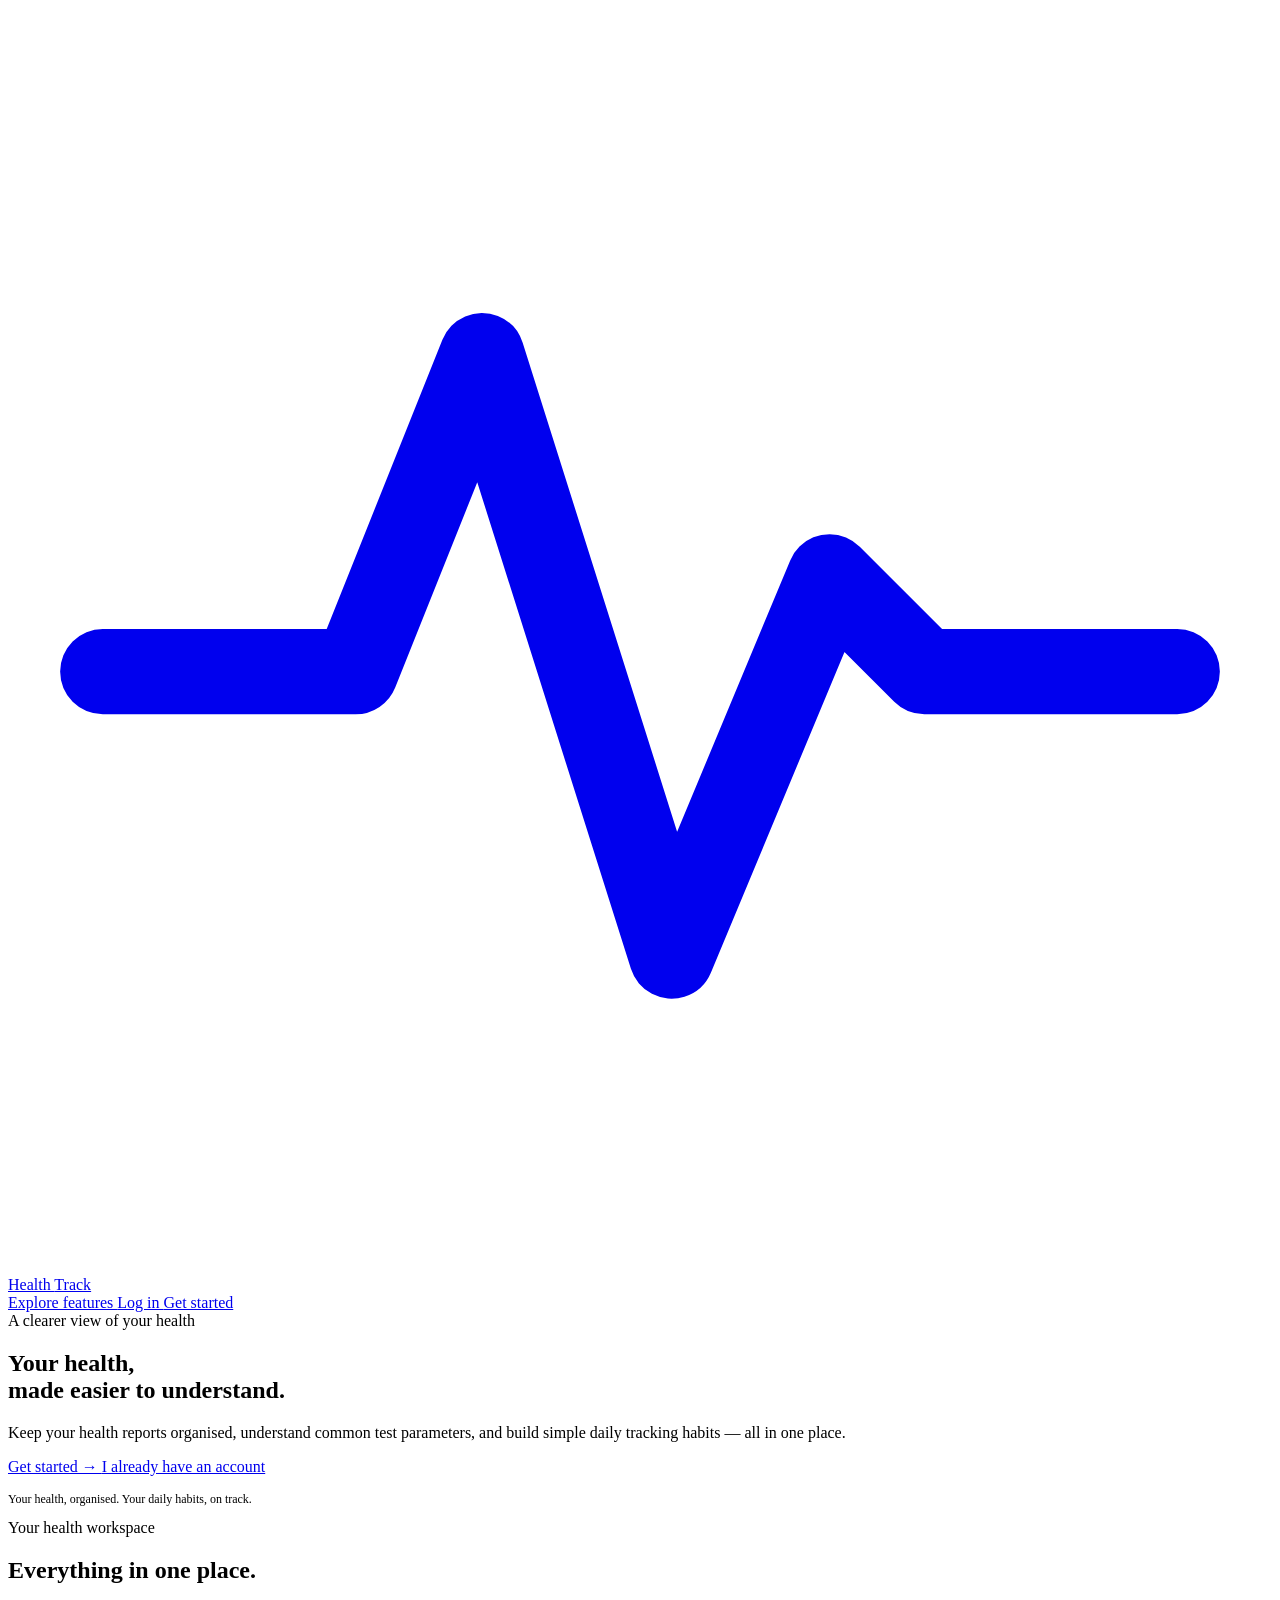
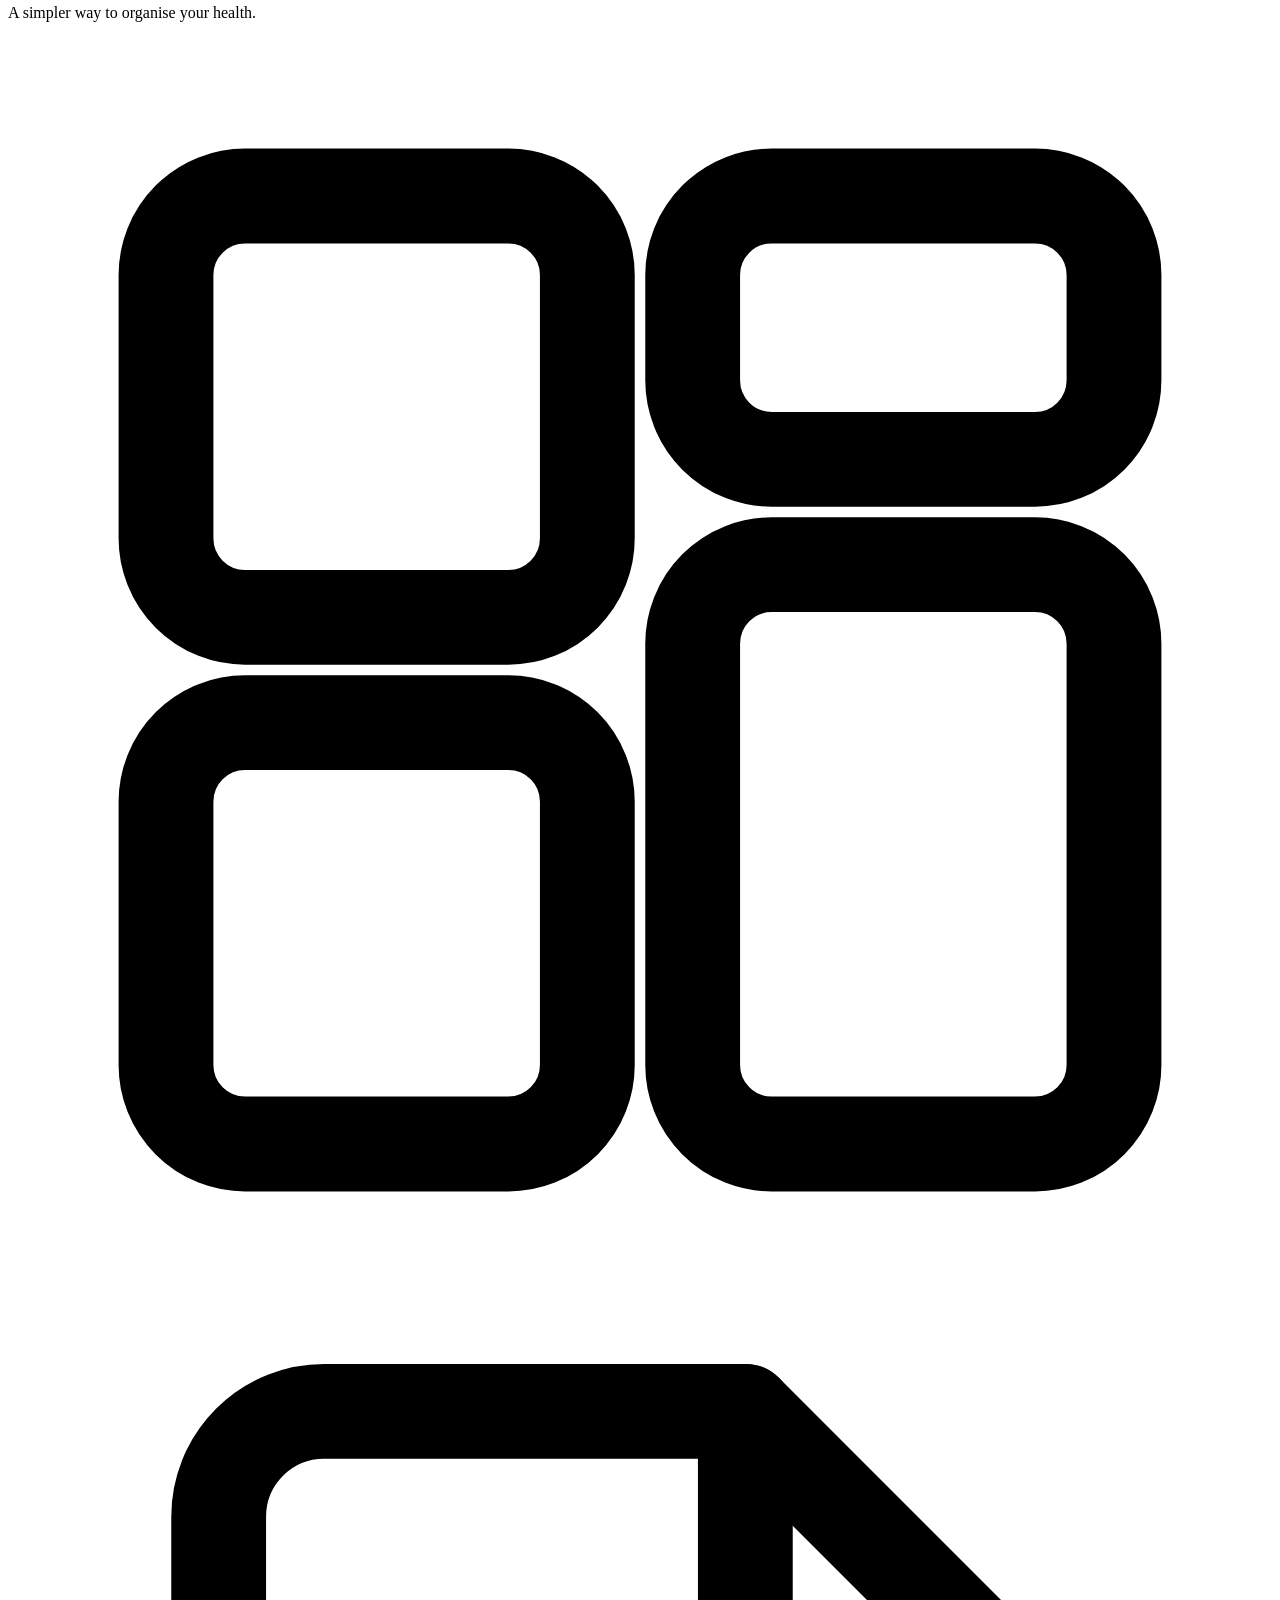
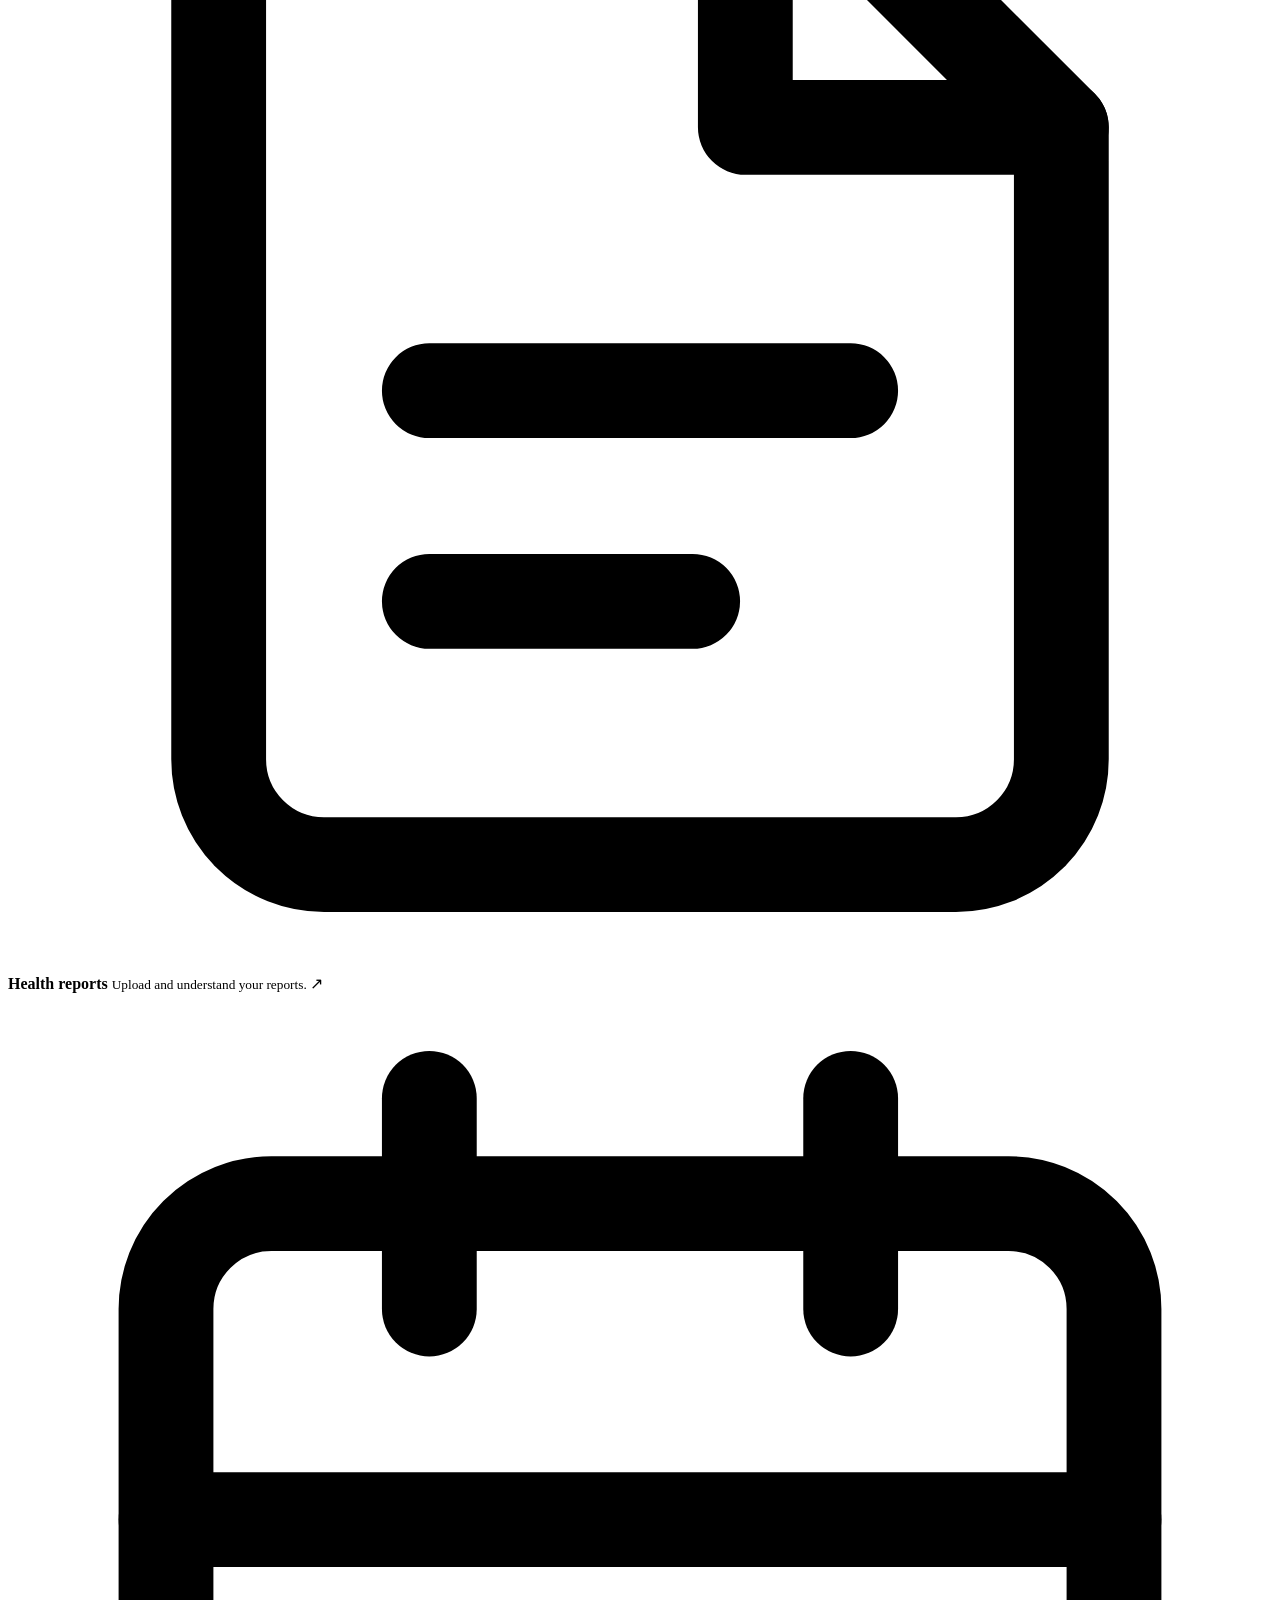
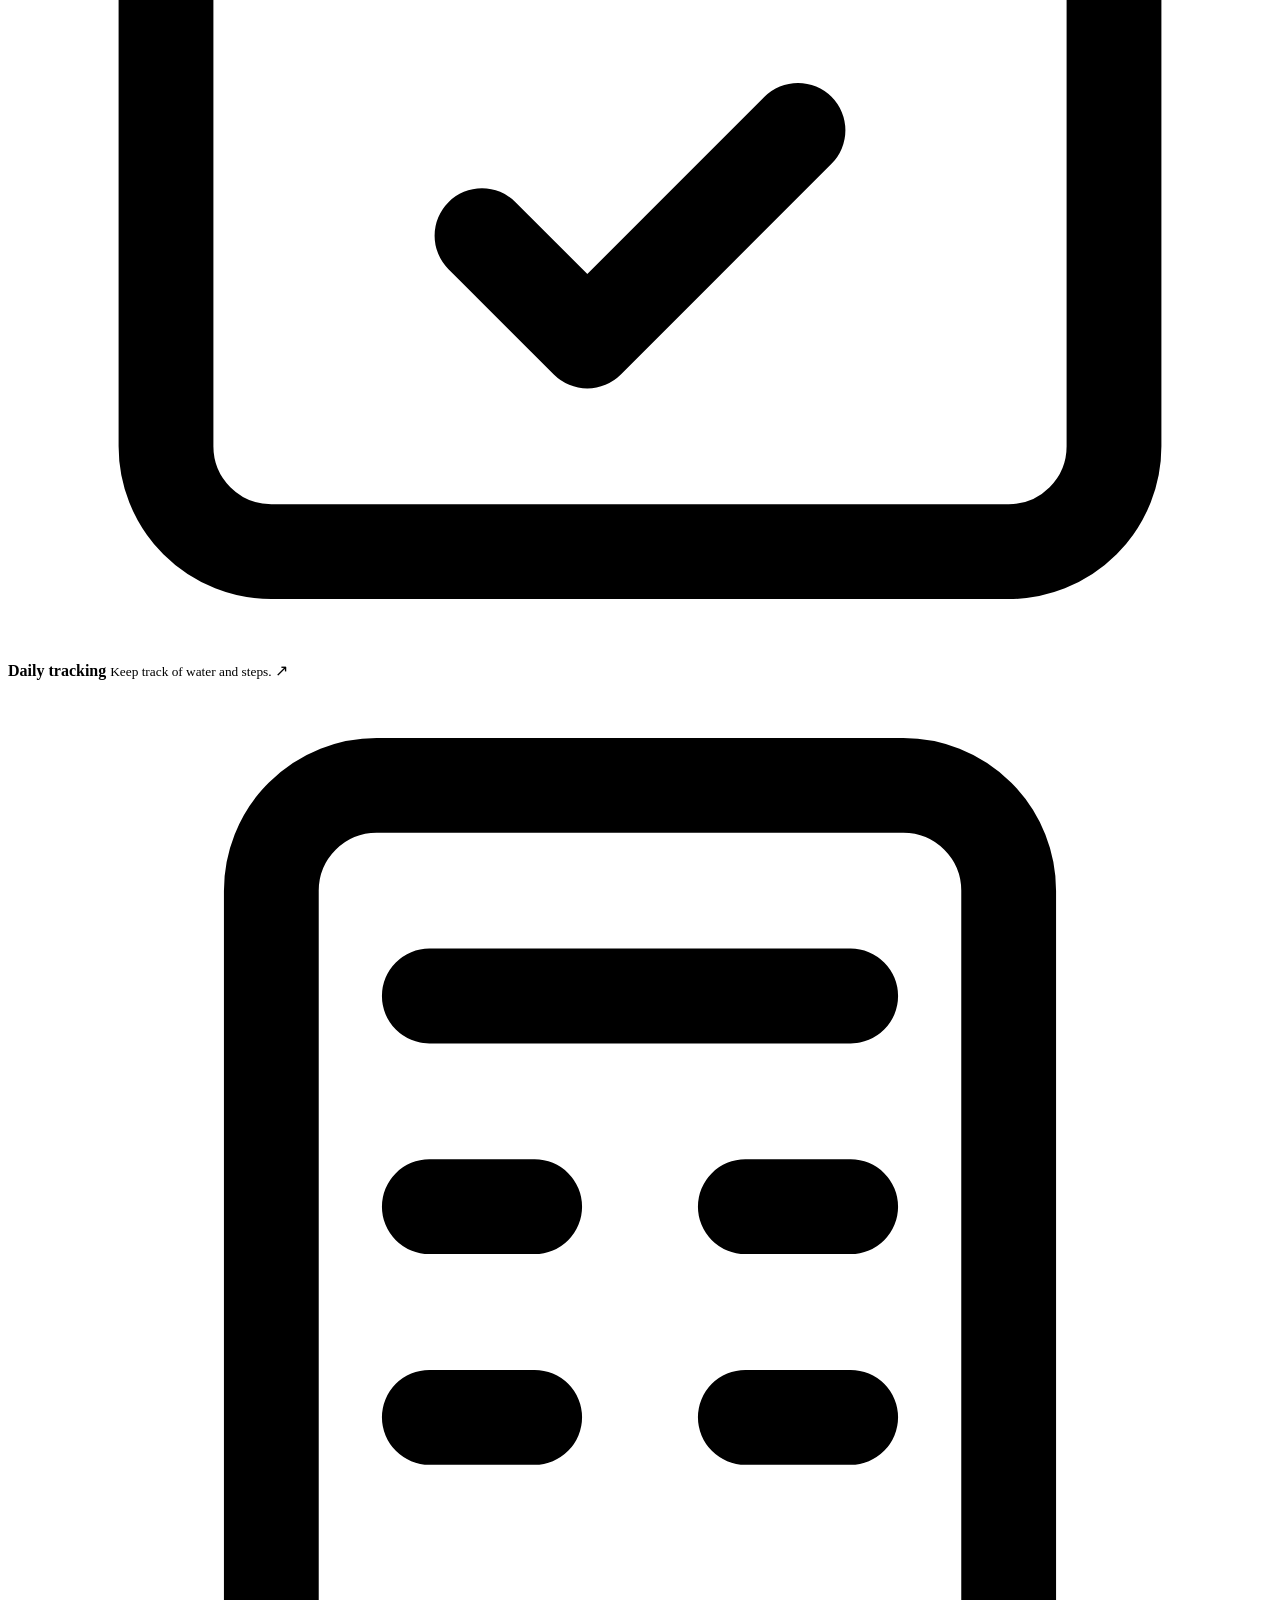
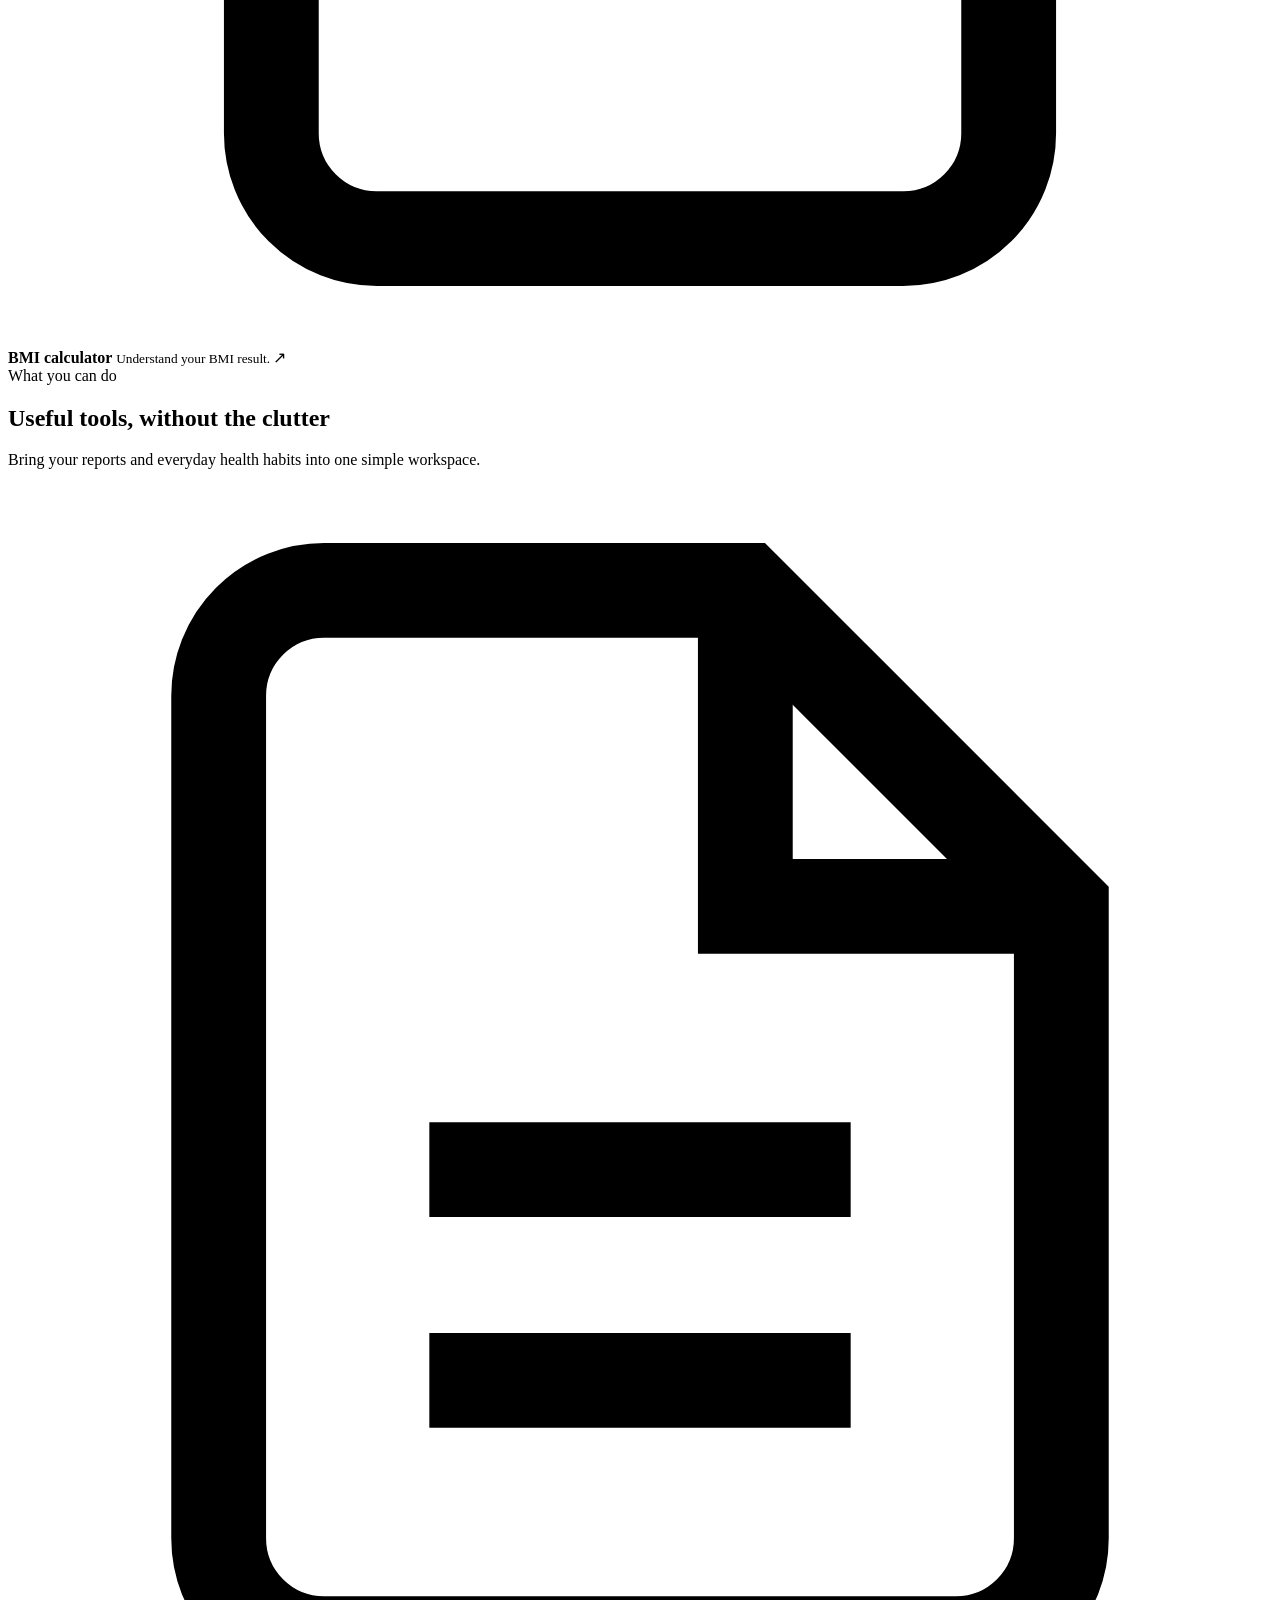
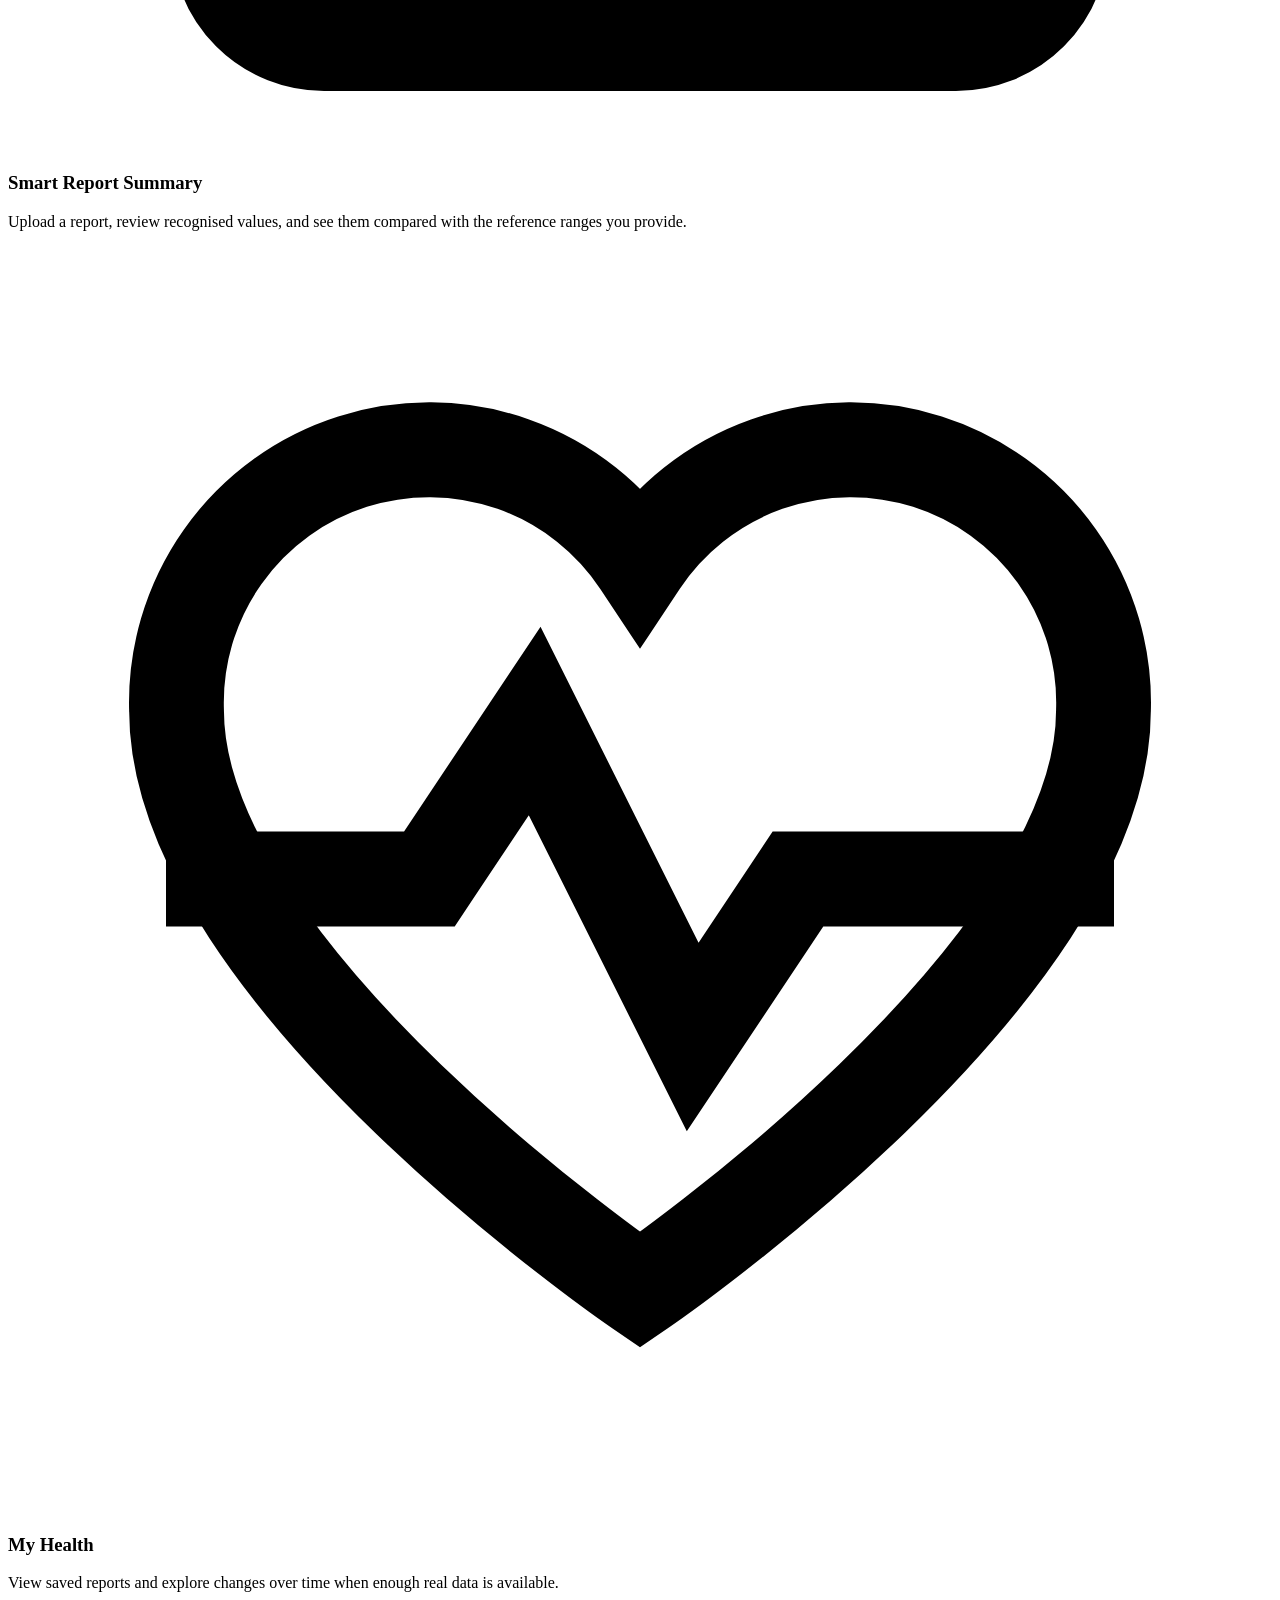
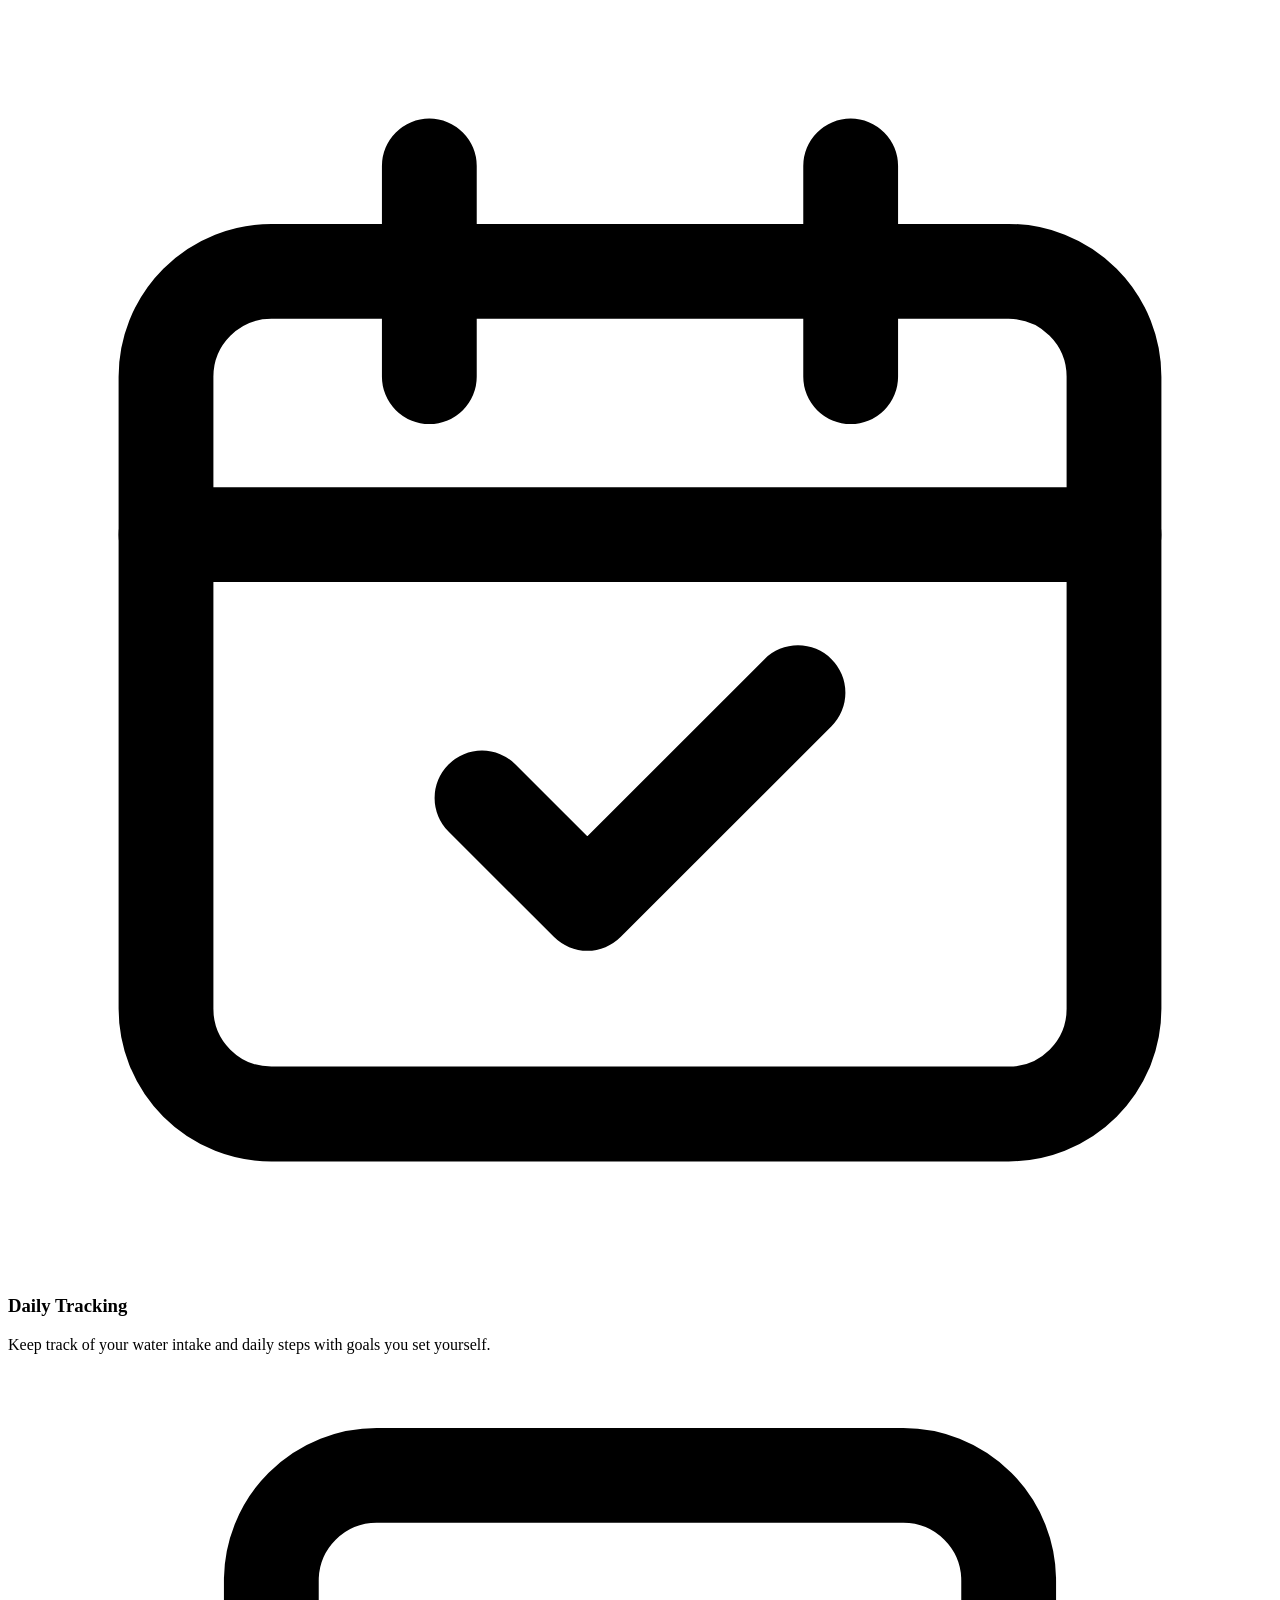
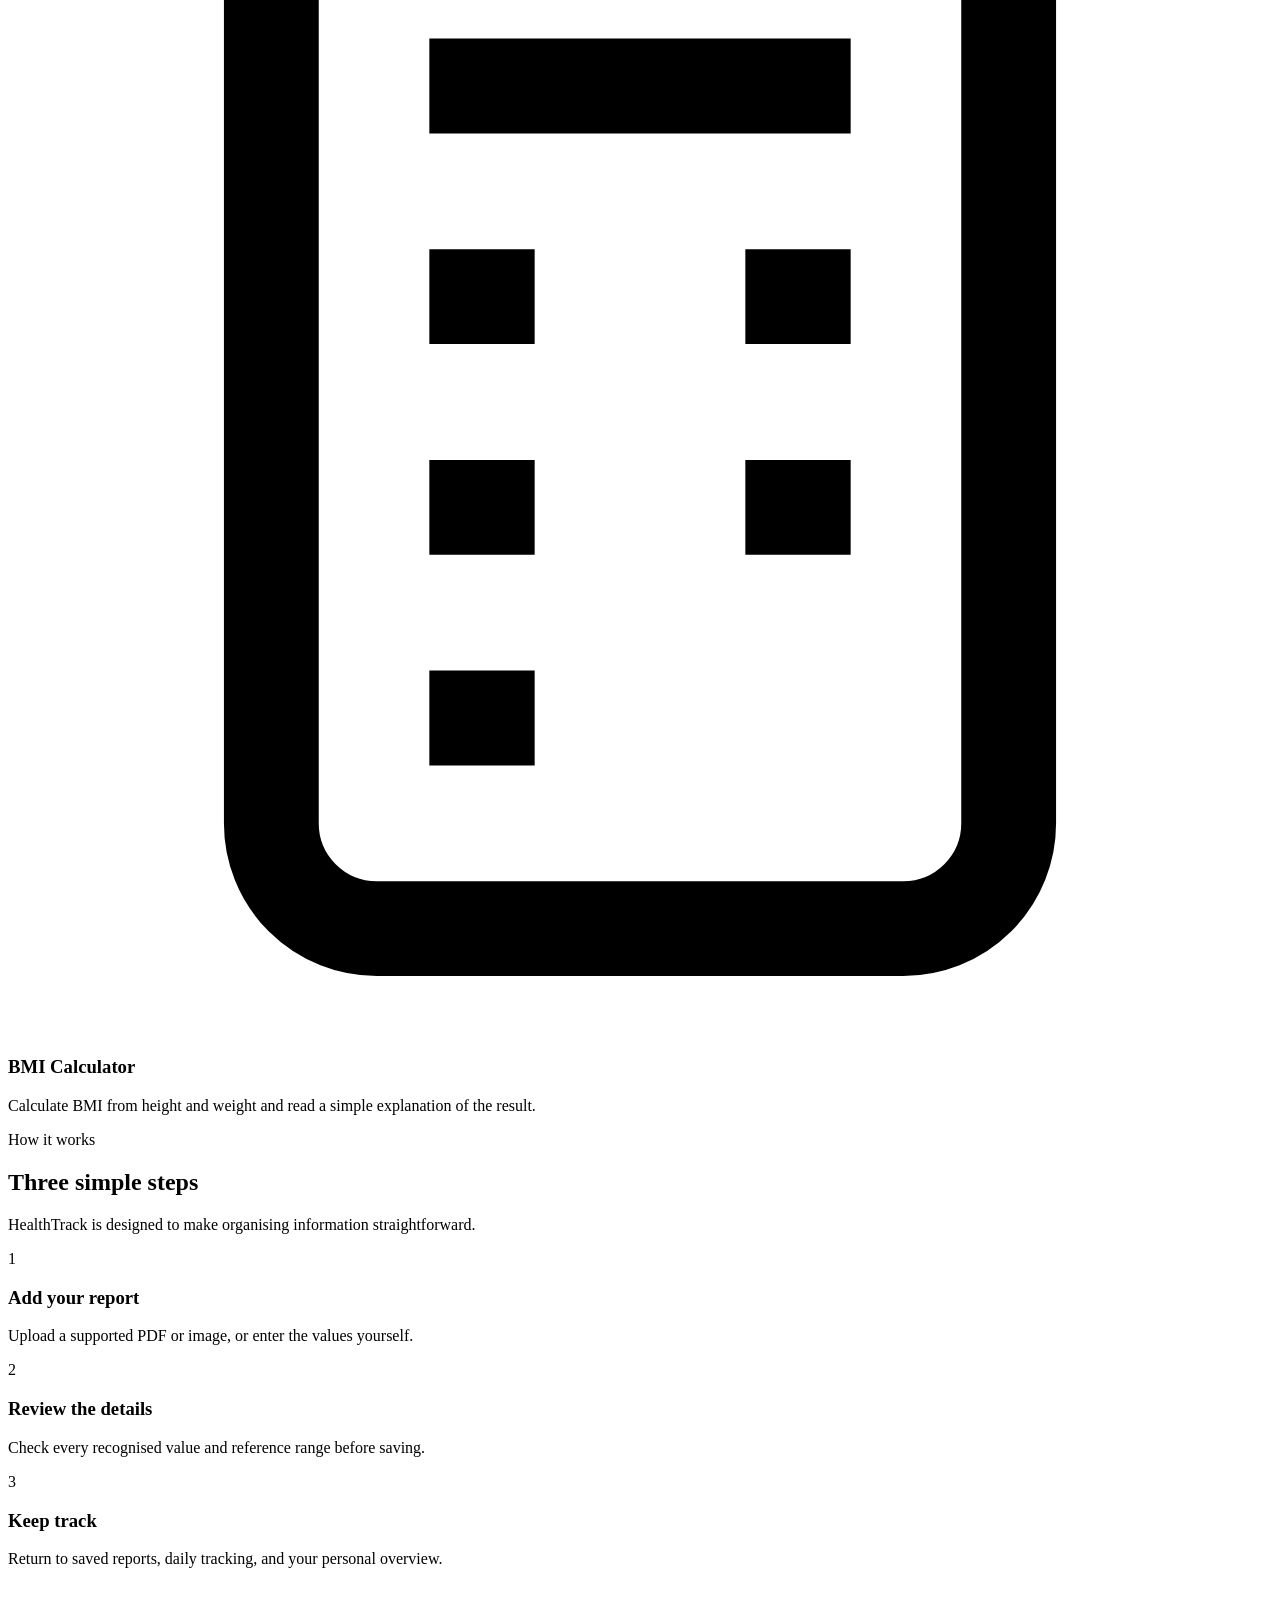
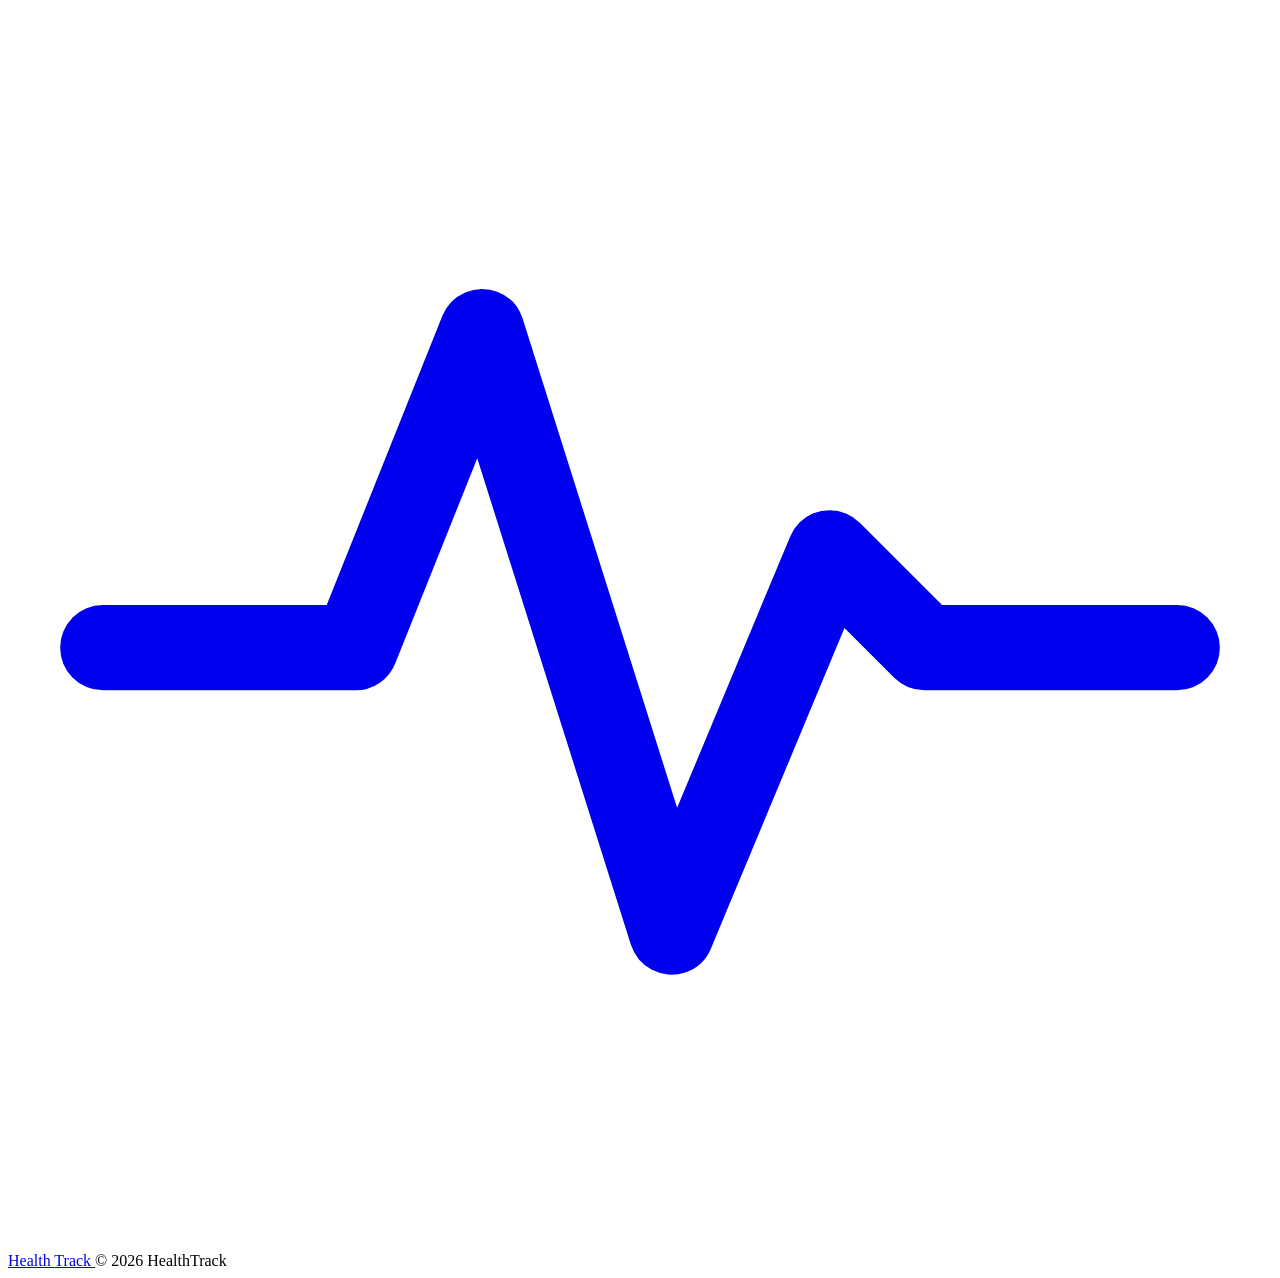
==== index.html @ b395412f "Create index.html" ====
<!DOCTYPE html>
<html lang="en">
 <head>
  <meta charset="utf-8"/>
  <meta content="width=device-width, initial-scale=1" name="viewport"/>
  <title>
   HealthTrack &mdash; Your health, simplified
  </title>
  <link rel="stylesheet" href="css/index.css"/><link rel="stylesheet" href="css/common.css"/>
 </head>
 <body data-page="home">
  <header class="topbar">
   <div class="topbar-inner container">
    <a class="brand" href="index.html">
     <span aria-hidden="true" class="brand-mark">
      <svg focusable="false" viewBox="0 0 40 40">
       <path d="M3 21h8l4-10 6 19 5-12 3 3h8" fill="none" stroke="currentColor" stroke-linecap="round" stroke-linejoin="round" stroke-width="2.7">
       </path>
      </svg>
     </span>
     <span class="brand-word">
      Health
      <span>
       Track
      </span>
     </span>
    </a>
    <div class="top-actions">
     <a class="btn ghost" href="#features">
      Explore features
     </a>
     <a class="btn secondary" href="login.html">
      Log in
     </a>
     <a class="btn" href="signup.html">
      Get started
     </a>
    </div>
   </div>
  </header>
  <section class="hero">
   <div class="container hero-grid">
    <div>
     <div class="eyebrow">
      A clearer view of your health
     </div>
     <h1>
      Your health,
      <br/>
      made easier to understand.
     </h1>
     <p>
      Keep your health reports organised, understand common test parameters, and build simple daily tracking habits &mdash; all in one place.
     </p>
     <div class="hero-actions">
      <a class="btn" href="signup.html">
       Get started &rarr;
      </a>
      <a class="btn secondary" href="login.html">
       I already have an account
      </a>
     </div>
     <p style="font-size:12px;margin-top:16px">
      Your health, organised. Your daily habits, on track.
     </p>
    </div>
    <div class="hero-visual overview-preview">
     <div class="overview-heading">
      <div>
       <div class="eyebrow">
        Your health workspace
       </div>
       <h2>
        Everything in one place.
       </h2>
       <p>
        A simpler way to organise your health.
       </p>
      </div>
      <div aria-hidden="true" class="overview-main-icon">
       <svg class="ui-icon" fill="none" stroke="currentColor" stroke-linecap="round" stroke-linejoin="round" stroke-width="1.8" viewBox="0 0 24 24">
        <rect height="8" rx="1.5" width="8" x="3" y="3">
        </rect>
        <rect height="5" rx="1.5" width="8" x="13" y="3">
        </rect>
        <rect height="11" rx="1.5" width="8" x="13" y="10">
        </rect>
        <rect height="8" rx="1.5" width="8" x="3" y="13">
        </rect>
       </svg>
      </div>
     </div>
     <div class="overview-list">
      <div class="overview-item">
       <span aria-hidden="true" class="overview-item-icon">
        <svg class="ui-icon" fill="none" stroke="currentColor" stroke-linecap="round" stroke-linejoin="round" stroke-width="1.8" viewBox="0 0 24 24">
         <path d="M14 2H6a2 2 0 0 0-2 2v16a2 2 0 0 0 2 2h12a2 2 0 0 0 2-2V8z">
         </path>
         <path d="M14 2v6h6M8 13h8M8 17h5">
         </path>
        </svg>
       </span>
       <span class="overview-item-copy">
        <strong>
         Health reports
        </strong>
        <small>
         Upload and understand your reports.
        </small>
       </span>
       <span aria-hidden="true" class="overview-arrow">
        &nearrow;
       </span>
      </div>
      <div class="overview-item">
       <span aria-hidden="true" class="overview-item-icon">
        <svg class="ui-icon" fill="none" stroke="currentColor" stroke-linecap="round" stroke-linejoin="round" stroke-width="1.8" viewBox="0 0 24 24">
         <path d="M8 2v4">
         </path>
         <path d="M16 2v4">
         </path>
         <rect height="18" rx="2" width="18" x="3" y="4">
         </rect>
         <path d="M3 10h18">
         </path>
         <path d="m9 16 2 2 4-4">
         </path>
        </svg>
       </span>
       <span class="overview-item-copy">
        <strong>
         Daily tracking
        </strong>
        <small>
         Keep track of water and steps.
        </small>
       </span>
       <span aria-hidden="true" class="overview-arrow">
        &nearrow;
       </span>
      </div>
      <div class="overview-item">
       <span aria-hidden="true" class="overview-item-icon">
        <svg class="ui-icon" fill="none" stroke="currentColor" stroke-linecap="round" stroke-linejoin="round" stroke-width="1.8" viewBox="0 0 24 24">
         <rect height="20" rx="2" width="14" x="5" y="2">
         </rect>
         <path d="M8 6h8M8 10h2m4 0h2M8 14h2m4 0h2">
         </path>
        </svg>
       </span>
       <span class="overview-item-copy">
        <strong>
         BMI calculator
        </strong>
        <small>
         Understand your BMI result.
        </small>
       </span>
       <span aria-hidden="true" class="overview-arrow">
        &nearrow;
       </span>
      </div>
     </div>
    </div>
   </div>
  </section>
  <section class="section" id="features">
   <div class="container">
    <div class="section-heading">
     <div class="eyebrow">
      What you can do
     </div>
     <h2>
      Useful tools, without the clutter
     </h2>
     <p>
      Bring your reports and everyday health habits into one simple workspace.
     </p>
    </div>
    <div class="feature-grid">
     <div class="feature-card">
      <div class="feature-icon">
       <svg aria-hidden="true" class="ui-icon" fill="none" stroke="currentColor" stroke-width="1.8" viewBox="0 0 24 24">
        <path d="M14 2H6a2 2 0 0 0-2 2v16a2 2 0 0 0 2 2h12a2 2 0 0 0 2-2V8z">
        </path>
        <path d="M14 2v6h6M8 13h8M8 17h8">
        </path>
       </svg>
      </div>
      <h3>
       Smart Report Summary
      </h3>
      <p>
       Upload a report, review recognised values, and see them compared with the reference ranges you provide.
      </p>
     </div>
     <div class="feature-card">
      <div class="feature-icon">
       <svg aria-hidden="true" class="ui-icon" fill="none" stroke="currentColor" stroke-width="1.8" viewBox="0 0 24 24">
        <path d="M20.8 8.8c0 5-8.8 11-8.8 11s-8.8-6-8.8-11A4.8 4.8 0 0 1 12 6a4.8 4.8 0 0 1 8.8 2.8Z">
        </path>
        <path d="M3 12h5l2-3 3 6 2-3h6">
        </path>
       </svg>
      </div>
      <h3>
       My Health
      </h3>
      <p>
       View saved reports and explore changes over time when enough real data is available.
      </p>
     </div>
     <div class="feature-card">
      <div class="feature-icon">
       <svg aria-hidden="true" class="ui-icon" fill="none" stroke="currentColor" stroke-linecap="round" stroke-linejoin="round" stroke-width="1.8" viewBox="0 0 24 24">
        <rect height="16" rx="2" width="18" x="3" y="5">
        </rect>
        <path d="M16 3v4M8 3v4M3 10h18">
        </path>
        <path d="m9 15 2 2 4-4">
        </path>
       </svg>
      </div>
      <h3>
       Daily Tracking
      </h3>
      <p>
       Keep track of your water intake and daily steps with goals you set yourself.
      </p>
     </div>
     <div class="feature-card">
      <div class="feature-icon">
       <svg aria-hidden="true" class="ui-icon" fill="none" stroke="currentColor" stroke-width="1.8" viewBox="0 0 24 24">
        <rect height="20" rx="2" width="14" x="5" y="2">
        </rect>
        <path d="M8 6h8M8 10h2m4 0h2M8 14h2m4 0h2M8 18h2">
        </path>
       </svg>
      </div>
      <h3>
       BMI Calculator
      </h3>
      <p>
       Calculate BMI from height and weight and read a simple explanation of the result.
      </p>
     </div>
    </div>
   </div>
  </section>
  <section class="section how-it-works" style="background:#fff">
   <div class="container">
    <div class="section-heading">
     <div class="eyebrow">
      How it works
     </div>
     <h2>
      Three simple steps
     </h2>
     <p>
      HealthTrack is designed to make organising information straightforward.
     </p>
    </div>
    <div class="grid cols-3 process-grid">
     <div class="card process-card">
      <div class="feature-icon">
       1
      </div>
      <h3>
       Add your report
      </h3>
      <p class="muted">
       Upload a supported PDF or image, or enter the values yourself.
      </p>
     </div>
     <div class="card process-card">
      <div class="feature-icon">
       2
      </div>
      <h3>
       Review the details
      </h3>
      <p class="muted">
       Check every recognised value and reference range before saving.
      </p>
     </div>
     <div class="card process-card">
      <div class="feature-icon">
       3
      </div>
      <h3>
       Keep track
      </h3>
      <p class="muted">
       Return to saved reports, daily tracking, and your personal overview.
      </p>
     </div>
    </div>
   </div>
  </section>
  <footer class="footer">
   <div class="container footer-inner">
    <a class="brand" href="index.html">
     <span aria-hidden="true" class="brand-mark">
      <svg focusable="false" viewBox="0 0 40 40">
       <path d="M3 21h8l4-10 6 19 5-12 3 3h8" fill="none" stroke="currentColor" stroke-linecap="round" stroke-linejoin="round" stroke-width="2.7">
       </path>
      </svg>
     </span>
     <span class="brand-word">
      Health
      <span>
       Track
      </span>
     </span>
    </a>
    <span>
     &copy; 2026 HealthTrack
    </span>
   </div>
  </footer>
 </body>
</html>
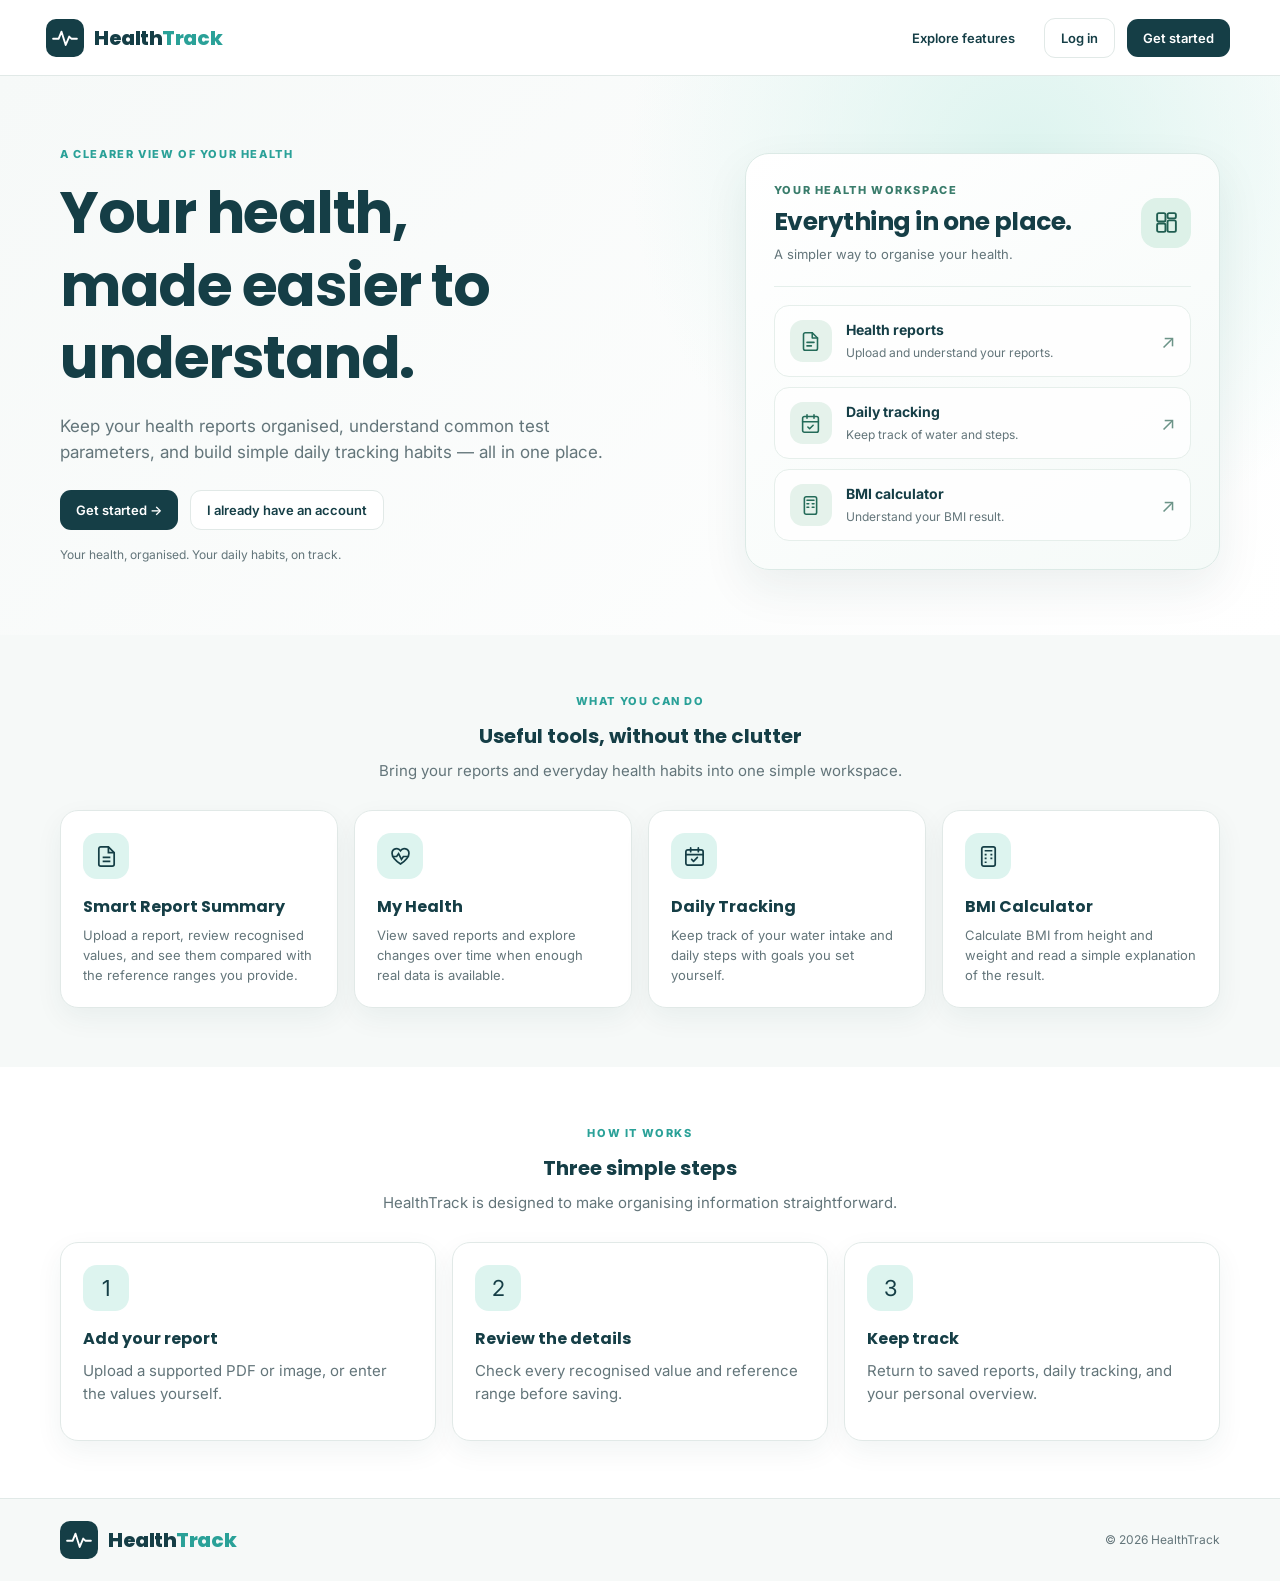
==== commit f0fe8353: "Update index.html" ====
--- a/index.html
+++ b/index.html
@@ -6,7 +6,8 @@
   <title>
    HealthTrack &mdash; Your health, simplified
   </title>
-  <link rel="stylesheet" href="css/index.css"/><link rel="stylesheet" href="css/common.css"/>
+  <link rel="stylesheet" href="index.css"/>
+  <link rel="stylesheet" href="common.css"/>
  </head>
  <body data-page="home">
   <header class="topbar">
--- a/index.css
+++ b/index.css
@@ -0,0 +1,191 @@
+/* Styles specific to the index page. */
+.feature-grid {
+    display:grid;
+    grid-template-columns:repeat(4,minmax(0,1fr));
+    gap:16px
+}.feature-card {
+    background:#fff;
+    border:1px solid var(--line);
+    border-radius:18px;
+    padding:22px;
+    text-decoration:none;
+    color:var(--ink);
+    box-shadow:var(--shadow);
+    transition:transform .15s
+}.feature-card:hover {
+    transform:translateY(-3px);
+    border-color:#B6DCD6
+}.feature-icon {
+    width:46px;
+    height:46px;
+    background:var(--mint);
+    color:var(--deep);
+    border-radius:14px;
+    display:grid;
+    place-items:center;
+    font-size:22px;
+    margin-bottom:18px
+}.feature-card h3 {
+    margin-bottom:8px
+}.feature-card p {
+    font-size:13px;
+    color:var(--slate);
+    margin:0
+}.hero {
+    padding:70px 0 58px;
+    background:radial-gradient(circle at 80% 15%,#DDF4EF 0,transparent 35%),linear-gradient(135deg,#F6F9F8,#fff)
+}.hero-grid {
+    display:grid;
+    grid-template-columns:1.15fr .85fr;
+    gap:42px;
+    align-items:center
+}.eyebrow {
+    font-size:11px;
+    text-transform:uppercase;
+    letter-spacing:1.6px;
+    font-weight:800;
+    color:var(--teal);
+    margin-bottom:14px
+}.hero h1 {
+    font-size:clamp(36px,5vw,58px);
+    letter-spacing:-1.5px;
+    margin-bottom:18px
+}.hero p {
+    font-size:17px;
+    color:var(--slate);
+    max-width:570px
+}.hero-actions {
+    display:flex;
+    gap:12px;
+    flex-wrap:wrap;
+    margin-top:25px
+}.hero-visual {
+    background:#fff;
+    border:1px solid var(--line);
+    border-radius:24px;
+    padding:24px;
+    box-shadow:0 24px 60px rgba(21,62,70,.10)
+}.mock-line {
+    height:9px;
+    border-radius:9px;
+    background:#EAF0EE;
+    margin:10px 0
+}.mock-line.short {
+    width:45%
+}.mock-line.mid {
+    width:72%
+}.mock-result {
+    display:flex;
+    align-items:center;
+    justify-content:space-between;
+    padding:14px;
+    background:#F7FAF9;
+    border-radius:13px;
+    margin-top:12px
+}.section {
+    padding:58px 0
+}.section-heading {
+    text-align:center;
+    max-width:640px;
+    margin:0 auto 28px
+}.section-heading p {
+    color:var(--slate)
+}.footer {
+    padding:26px 0;
+    border-top:1px solid var(--line);
+    font-size:12px;
+    color:var(--slate)
+}.footer-note {
+    text-align:center;
+    color:#98A5A8;
+    font-size:11px;
+    padding:24px
+}.feature-card {
+    cursor:default;
+    transform:none!important
+}.feature-card:hover {
+    transform:none!important;
+    border-color:var(--line);
+    box-shadow:var(--shadow)
+}.feature-card .feature-icon {
+    font-size:0
+}.feature-card:nth-child(1) .feature-icon:before {
+    content:"▤";
+    font-size:22px
+}.feature-card:nth-child(2) .feature-icon:before {
+    content:"⌁";
+    font-size:25px
+}.feature-card:nth-child(3) .feature-icon:before {
+    content:"♧";
+    font-size:23px
+}.feature-card:nth-child(4) .feature-icon:before {
+    content:"▦";
+    font-size:22px
+}.footer-inner {
+    display:flex;
+    align-items:center;
+    justify-content:space-between;
+    gap:14px;
+    flex-wrap:wrap
+}.footer {
+    padding:22px 0
+}.feature-icon {
+    display:grid;
+    place-items:center
+}.footer-inner {
+    display:flex;
+    align-items:center;
+    justify-content:space-between;
+    gap:16px
+}.footer-inner>span {
+    font-size:12px
+}.feature-card .feature-icon:before {
+    content:none!important;
+    display:none!important
+}.feature-icon .ui-icon {
+    width:24px;
+    height:24px
+}.feature-grid > .feature-card {
+    display: flex;
+    flex-direction: column;
+}.feature-grid > .feature-card p {
+    flex: 1 0 auto;
+}.auth-side .eyebrow {
+    color:var(--teal)
+}.hero-visual {
+    border-color:#DCEAE6;
+    box-shadow:0 20px 50px rgba(21,62,70,.08);
+    padding:26px;
+    background:linear-gradient(160deg,#fff 0%,#FBFEFD 100%)
+}.hero-visual>.row {
+    padding-bottom:15px;
+    border-bottom:1px solid #EAF1EF;
+    margin-bottom:15px
+}.hero-visual .mock-line {
+    display:none
+}.hero-visual .mock-result {
+    background:#F5FAF8;
+    border:1px solid #E8F1EE;
+    padding:15px 16px;
+    margin-top:10px;
+    min-height:72px
+}.hero-visual .mock-result strong {
+    font-size:13px;
+    color:var(--deep)
+}.hero-visual .mock-result .stat-icon {
+    width:36px;
+    height:36px;
+    border-radius:11px
+}.hero-visual .pill.good {
+    font-size:10px
+}.feature-grid .feature-card {
+    min-height:190px
+}.hero-visual {
+  padding: 28px; border-radius: 24px; background: linear-gradient(145deg,#FFFFFF 0%,#F6FBF9 100%);
+  border: 1px solid #DCEAE6; box-shadow: 0 18px 46px rgba(21,62,70,.09);
+}.hero-visual > .row { align-items: center; padding: 0 0 19px; margin: 0 0 18px; border-bottom: 1px solid #E6EFEC; }.hero-visual > .row h2 { font-size: 23px; margin: 5px 0 0; }.hero-visual > .row .stat-icon { width: 48px; height: 48px; border-radius: 15px; }.hero-visual .mock-line { display: none; }.hero-visual .mock-result {
+  display: grid; grid-template-columns: 42px minmax(0,1fr) auto; align-items: center; gap: 13px;
+  margin: 0 0 11px; min-height: 76px; padding: 14px 16px; border-radius: 15px;
+  border: 1px solid #E5EFEB; background: rgba(255,255,255,.9);
+}.hero-visual .mock-result:last-child { margin-bottom: 0; }.hero-visual .mock-result > div:first-child { grid-column: 2; grid-row: 1; }.hero-visual .mock-result > .stat-icon,
+.hero-visual .mock-result > .pill { grid-column: 3; grid-row: 1; }.hero-visual .mock-result > .stat-icon { width: 40px; height: 40px; border-radius: 12px; }.hero-visual .mock-result strong { color: var(--deep); font-size: 14px; }.hero-visual .mock-result .muted { font-size: 12px !important; margin-top: 3px; }.hero-visual .mock-result .pill.good { padding: 7px 10px; background: #E8F5EF; color: #28634F; }.hero-visual.overview-preview{padding:28px;border:1px solid #DCEAE6;border-radius:24px;background:linear-gradient(145deg,#FFFFFF 0%,#F5FAF8 100%);box-shadow:0 18px 46px rgba(21,62,70,.08)}.overview-heading .eyebrow{margin:0 0 8px;color:#397C6B}
--- a/common.css
+++ b/common.css
@@ -0,0 +1,1510 @@
+/* Shared HealthTrack styles and responsive rules. */
+@import url("https://fonts.googleapis.com/css2?family=Inter:wght@400;500;600;700&family=Poppins:wght@500;600;700;800&display=swap");
+:root {
+    --deep:#153E46;
+    --teal:#2AA198;
+    --mint:#DDF4EF;
+    --warm:#F6F9F8;
+    --white:#fff;
+    --ink:#24343A;
+    --slate:#72818A;
+    --line:#E1E9E7;
+    --blue:#4779A8;
+    --green:#247A57;
+    --amber:#A96B12;
+    --red:#B44343;
+    --shadow:0 10px 28px rgba(21,62,70,.06);
+    --radius:18px
+}
+* {
+    box-sizing:border-box
+}
+html {
+    scroll-behavior:smooth
+}
+body {
+    margin:0;
+    background:var(--warm);
+    color:var(--ink);
+    font:15px/1.55 Inter,Arial,sans-serif
+}
+h1,h2,h3,h4 {
+    font-family:Poppins,Inter,sans-serif;
+    color:var(--deep);
+    line-height:1.25;
+    margin:0 0 10px
+}
+h1 {
+    font-size:clamp(26px,3vw,34px)
+}
+h2 {
+    font-size:20px
+}
+h3 {
+    font-size:16px
+}
+p {
+    margin:0 0 12px
+}
+.muted,.sub {
+    color:var(--slate)
+}
+small {
+    font-size:12px
+}
+.container {
+    width:min(1160px,calc(100% - 36px));
+    margin:auto
+}
+.topbar {
+    height:76px;
+    background:#fff;
+    border-bottom:1px solid var(--line);
+    display:flex;
+    align-items:center;
+    padding:0 26px;
+    position:sticky;
+    top:0;
+    z-index:20
+}
+.topbar-inner {
+    display:flex;
+    align-items:center;
+    justify-content:space-between;
+    width:100%;
+    gap:16px
+}
+.brand {
+    display:inline-flex;
+    align-items:center;
+    gap:10px;
+    text-decoration:none;
+    color:var(--deep);
+    font:700 20px Poppins,sans-serif
+}
+.brand-mark {
+    height:38px;
+    width:38px;
+    border-radius:12px;
+    background:var(--deep);
+    color:white;
+    display:grid;
+    place-items:center;
+    font:700 16px Poppins,sans-serif
+}
+.top-actions {
+    display:flex;
+    align-items:center;
+    gap:12px
+}
+.avatar {
+    width:36px;
+    height:36px;
+    border-radius:50%;
+    background:var(--mint);
+    color:var(--deep);
+    display:grid;
+    place-items:center;
+    font-weight:700;
+    overflow:hidden;
+    object-fit:cover;
+    border:1px solid var(--line)
+}
+.icon-btn {
+    position:relative;
+    width:40px;
+    height:40px;
+    border:1px solid var(--line);
+    border-radius:12px;
+    background:white;
+    color:var(--deep);
+    display:grid;
+    place-items:center;
+    cursor:pointer;
+    font-size:19px
+}
+.dot {
+    position:absolute;
+    right:7px;
+    top:6px;
+    width:7px;
+    height:7px;
+    background:#D65B5B;
+    border-radius:50%;
+    border:1px solid white
+}
+.app-layout {
+    display:grid;
+    grid-template-columns:240px minmax(0,1fr);
+    min-height:calc(100vh - 76px)
+}
+.sidebar {
+    padding:24px 14px;
+    background:#fff;
+    border-right:1px solid var(--line);
+    display:flex;
+    flex-direction:column;
+    gap:6px
+}
+.nav-label {
+    font-size:10px;
+    letter-spacing:1.4px;
+    color:#94A1A5;
+    font-weight:700;
+    padding:14px 12px 5px
+}
+.nav-link {
+    display:flex;
+    align-items:center;
+    gap:12px;
+    padding:11px 12px;
+    border-radius:12px;
+    text-decoration:none;
+    color:#53646A;
+    font-weight:600;
+    font-size:13px
+}
+.nav-link:hover,.nav-link.active {
+    background:var(--mint);
+    color:var(--deep)
+}
+.nav-icon {
+    width:20px;
+    text-align:center;
+    font-size:17px
+}
+.main {
+    min-width:0;
+    padding:30px clamp(18px,3vw,38px) 42px;
+    max-width:1500px;
+    width:100%;
+    margin:0 auto
+}
+.page-heading {
+    display:flex;
+    align-items:flex-start;
+    justify-content:space-between;
+    gap:16px;
+    margin-bottom:24px
+}
+.page-heading p {
+    color:var(--slate);
+    margin:0
+}
+.card {
+    background:white;
+    border:1px solid var(--line);
+    border-radius:var(--radius);
+    padding:22px;
+    box-shadow:var(--shadow);
+    min-width:0
+}
+.card + .card {
+    margin-top:16px
+}
+.grid {
+    display:grid;
+    gap:16px
+}
+.cols-2 {
+    grid-template-columns:repeat(2,minmax(0,1fr))
+}
+.cols-3 {
+    grid-template-columns:repeat(3,minmax(0,1fr))
+}
+.cols-4 {
+    grid-template-columns:repeat(4,minmax(0,1fr))
+}
+.stat-card {
+    padding:20px
+}
+.stat-top {
+    display:flex;
+    align-items:center;
+    justify-content:space-between;
+    margin-bottom:16px
+}
+.stat-icon {
+    width:42px;
+    height:42px;
+    border-radius:13px;
+    background:var(--mint);
+    color:var(--deep);
+    display:grid;
+    place-items:center;
+    font-size:19px
+}
+.stat-label {
+    font-size:13px;
+    color:var(--slate);
+    font-weight:600
+}
+.stat-number {
+    font:700 29px Poppins,sans-serif;
+    color:var(--deep);
+    margin:4px 0
+}
+.progress {
+    height:8px;
+    background:#E9F0EE;
+    border-radius:99px;
+    overflow:hidden;
+    margin:12px 0
+}
+.progress span {
+    display:block;
+    height:100%;
+    width:0;
+    background:var(--teal);
+    border-radius:99px;
+    transition:width .25s
+}
+.btn,button {
+    border:0;
+    border-radius:11px;
+    background:var(--deep);
+    color:#fff;
+    padding:11px 16px;
+    font:600 13px Inter,sans-serif;
+    cursor:pointer;
+    text-decoration:none;
+    display:inline-flex;
+    align-items:center;
+    justify-content:center;
+    gap:8px;
+    transition:transform .15s,background .15s
+}
+.btn:hover,button:hover {
+    background:#205761;
+    transform:translateY(-1px)
+}
+.btn.secondary,button.secondary {
+    background:#fff;
+    color:var(--deep);
+    border:1px solid var(--line)
+}
+.btn.ghost,button.ghost {
+    background:transparent;
+    color:var(--deep);
+    border:1px solid transparent
+}
+.btn.small,button.small {
+    padding:8px 11px;
+    font-size:12px
+}
+.btn.teal,button.teal {
+    background:var(--teal);
+    color:#fff
+}
+.btn.danger,button.danger {
+    background:#FFF1F1;
+    color:var(--red);
+    border:1px solid #F1D1D1
+}
+.row {
+    display:flex;
+    align-items:center;
+    justify-content:space-between;
+    gap:12px
+}
+.row.wrap {
+    flex-wrap:wrap
+}
+.stack {
+    display:flex;
+    flex-direction:column;
+    gap:12px
+}
+.field {
+    display:flex;
+    flex-direction:column;
+    gap:6px;
+    min-width:0
+}
+.field label {
+    font-size:12px;
+    font-weight:700;
+    color:#52646A
+}
+.field input,.field select,.field textarea,input,select,textarea {
+    font:14px Inter,sans-serif;
+    color:var(--ink)
+}
+.field input,.field select,.field textarea,.input {
+    width:100%;
+    border:1px solid #D7E2DF;
+    background:white;
+    border-radius:10px;
+    padding:11px 12px;
+    outline:none;
+    min-width:0
+}
+.field input:focus,.field select:focus,.field textarea:focus {
+    border-color:var(--teal);
+    box-shadow:0 0 0 3px rgba(42,161,152,.12)
+}
+.field textarea {
+    resize:vertical;
+    min-height:90px
+}
+.form-grid {
+    display:grid;
+    grid-template-columns:repeat(2,minmax(0,1fr));
+    gap:16px
+}
+.form-actions {
+    display:flex;
+    gap:10px;
+    flex-wrap:wrap;
+    margin-top:22px
+}
+.notice {
+    padding:13px 15px;
+    border-radius:12px;
+    background:#F0F5F4;
+    border:1px solid var(--line);
+    font-size:12px;
+    color:#596B70
+}
+.notice.info {
+    background:#F0F7FB;
+    border-color:#D7E7F3
+}
+.notice.warn {
+    background:#FFF8E9;
+    border-color:#F1E2BD
+}
+.notice.success {
+    background:#EDF8F2;
+    border-color:#D0EADD;
+    color:var(--green)
+}
+.notice.error {
+    background:#FFF1F1;
+    border-color:#F2D1D1;
+    color:var(--red)
+}
+.empty {
+    padding:28px 14px;
+    text-align:center;
+    color:var(--slate);
+    border:1px dashed #CBD8D5;
+    border-radius:14px;
+    background:#FBFDFC;
+    font-size:13px
+}
+.pill {
+    display:inline-flex;
+    align-items:center;
+    gap:5px;
+    border-radius:999px;
+    padding:5px 9px;
+    font-size:11px;
+    font-weight:700;
+    white-space:nowrap
+}
+.pill.good {
+    color:var(--green);
+    background:#E8F6EE
+}
+.pill.low,.pill.high {
+    color:var(--amber);
+    background:#FFF4DB
+}
+.pill.unknown {
+    color:#617078;
+    background:#EEF2F3
+}
+.pill.bad {
+    color:var(--red);
+    background:#FFF0F0
+}
+.table-wrap {
+    overflow:auto
+}
+table {
+    border-collapse:collapse;
+    width:100%;
+    font-size:13px
+}
+th,td {
+    text-align:left;
+    padding:12px 10px;
+    border-bottom:1px solid #EDF1F0;
+    vertical-align:middle
+}
+th {
+    font-size:11px;
+    letter-spacing:.3px;
+    color:var(--slate);
+    font-weight:700
+}
+tr:last-child td {
+    border-bottom:0
+}
+.quick-link {
+    display:flex;
+    align-items:center;
+    justify-content:space-between;
+    gap:12px;
+    padding:14px;
+    border:1px solid var(--line);
+    border-radius:13px;
+    text-decoration:none;
+    color:var(--ink)
+}
+.quick-link:hover {
+    border-color:#A8D8D0;
+    background:#FBFEFD
+}
+.quick-link strong {
+    display:block;
+    color:var(--deep);
+    font-size:13px
+}
+.quick-link small {
+    color:var(--slate)
+}
+
+
+
+
+
+
+
+
+
+
+
+
+
+
+
+
+
+
+
+
+
+
+
+
+
+
+
+
+
+
+
+
+.notification-wrap {
+    position:relative
+}
+.notification-panel {
+    position:absolute;
+    right:0;
+    top:50px;
+    width:min(360px,calc(100vw - 32px));
+    background:#fff;
+    border:1px solid var(--line);
+    border-radius:16px;
+    box-shadow:0 18px 45px rgba(21,62,70,.15);
+    padding:14px;
+    z-index:50
+}
+.notification-item {
+    padding:12px 6px;
+    border-bottom:1px solid #EDF1F0;
+    font-size:12px
+}
+.notification-item:last-child {
+    border-bottom:0
+}
+.notification-item strong {
+    display:block;
+    color:var(--deep);
+    font-size:13px
+}
+.notification-item small {
+    color:var(--slate)
+}
+.hidden {
+    display:none!important
+}
+
+
+
+
+
+
+
+
+.mobile-menu {
+    display:none
+}
+
+
+
+
+.check-row {
+    display:flex;
+    align-items:flex-start;
+    gap:8px;
+    font-size:12px;
+    color:var(--slate)
+}
+.check-row input {
+    margin-top:4px
+}
+@media(max-width:1000px) {
+    .cols-4,.feature-grid {
+        grid-template-columns:repeat(2,minmax(0,1fr))
+    }
+    .app-layout {
+        grid-template-columns:210px minmax(0,1fr)
+    }
+    .hero-grid {
+        gap:24px
+    }
+    .parameter-row {
+        grid-template-columns:repeat(3,minmax(0,1fr))
+    }
+    .parameter-row .remove-param {
+        align-self:end
+    }
+}
+@media(max-width:720px) {
+    .topbar {
+        height:66px;
+        padding:0 14px
+    }
+    .brand {
+        font-size:17px
+    }
+    .topbar .sub {
+        display:none
+    }
+    .app-layout {
+        display:block
+    }
+    .sidebar {
+        display:none;
+        border-right:0;
+        border-bottom:1px solid var(--line);
+        padding:10px 14px
+    }
+    .sidebar.open {
+        display:flex
+    }
+    .main {
+        padding:24px 15px 32px
+    }
+    .mobile-menu {
+        display:grid
+    }
+    .cols-2,.cols-3,.cols-4,.feature-grid,.hero-grid,.form-grid {
+        grid-template-columns:1fr
+    }
+    .hero {
+        padding:48px 0 36px
+    }
+    .hero-visual {
+        margin-top:6px
+    }
+    .section {
+        padding:42px 0
+    }
+    .page-heading {
+        flex-direction:column
+    }
+    .card {
+        padding:17px
+    }
+    .parameter-row {
+        grid-template-columns:repeat(2,minmax(0,1fr))
+    }
+    .auth-wrap {
+        grid-template-columns:1fr
+    }
+    .auth-side {
+        display:none
+    }
+    .auth-main {
+        padding:24px
+    }
+    .hero h1 {
+        font-size:39px
+    }
+    .top-actions {
+        gap:7px
+    }
+    .container {
+        width:min(100% - 28px,1160px)
+    }
+}
+/* Final HealthTrack refinement */
+:root {
+    --deep:#153E46;
+    --teal:#2AA198;
+    --mint:#DDF4EF;
+    --warm:#F6F9F8;
+    --slate:#63757A
+}
+.brand-mark {
+    width:38px;
+    height:38px;
+    display:inline-grid;
+    place-items:center;
+    border-radius:12px;
+    background:var(--deep);
+    color:#DDF4EF;
+    flex:none
+}
+.brand-mark svg {
+    width:27px;
+    height:27px
+}
+.brand {
+    display:inline-flex;
+    align-items:center;
+    gap:10px;
+    font-weight:800;
+    color:var(--deep);
+    text-decoration:none;
+    letter-spacing:-.3px
+}
+
+
+
+
+
+
+
+
+
+
+
+
+
+
+/* Desktop sidebar remains fixed;
+page content scrolls independently */
+@media(min-width:721px) {
+    .app-layout {
+        display:block;
+        min-height:calc(100vh - 74px)
+    }
+    .sidebar {
+        position:fixed;
+        left:0;
+        top:74px;
+        bottom:0;
+        width:246px;
+        overflow-y:auto;
+        border-right:1px solid var(--line);
+        background:#fff;
+        z-index:30;
+        transition:width .2s;
+        padding:18px 14px
+    }
+    .main {
+        margin-left:246px;
+        width:calc(100% - 246px);
+        max-width:none;
+        transition:margin-left .2s,width .2s
+    }
+    .app-layout.sidebar-collapsed .sidebar {
+        width:76px
+    }
+    .app-layout.sidebar-collapsed .main {
+        margin-left:76px;
+        width:calc(100% - 76px)
+    }
+    .sidebar .nav-link {
+        white-space:nowrap
+    }
+    .sidebar .nav-link .nav-label-text {
+        display:inline
+    }
+    .app-layout.sidebar-collapsed .sidebar .nav-link {
+        justify-content:center;
+        padding:12px 8px;
+        font-size:0;
+        gap:0
+    }
+    .app-layout.sidebar-collapsed .sidebar .nav-icon {
+        width:24px;
+        font-size:18px
+    }
+    .app-layout.sidebar-collapsed .sidebar .nav-label {
+        font-size:0;
+        padding:8px
+    }
+    .sidebar-toggle {
+        display:grid!important
+    }
+}
+.sidebar-toggle {
+    display:grid!important
+}
+.sidebar .nav-icon {
+    display:inline-grid;
+    place-items:center;
+    width:22px;
+    font-size:17px;
+    flex:none
+}
+.nav-link {
+    min-height:42px
+}
+.topbar-inner {
+    max-width:none!important;
+    padding-left:20px!important;
+    padding-right:24px!important
+}
+.topbar .mobile-menu {
+    display:none!important
+}
+.topbar .brand {
+    margin-left:0
+}
+.topbar .sub {
+    display:none
+}
+
+
+
+
+
+
+
+@media(max-width:720px) {
+    .sidebar {
+        position:fixed;
+        left:0;
+        top:66px;
+        bottom:0;
+        width:min(285px,85vw);
+        height:calc(100vh - 66px);
+        z-index:90;
+        overflow-y:auto;
+        background:#fff;
+        box-shadow:15px 0 35px rgba(21,62,70,.14);
+        display:none
+    }
+    .sidebar.open {
+        display:flex
+    }
+    .sidebar .nav-link {
+        white-space:normal
+    }
+    .main {
+        margin-left:0!important;
+        width:100%!important
+    }
+    .auth-heartbeat-mark {
+        width:84px;
+        height:84px;
+        border-radius:23px
+    }
+    .footer-inner {
+        align-items:flex-start;
+        flex-direction:column
+    }
+}
+@media(max-width:720px) {
+    .sidebar-toggle {
+        display:none!important
+    }
+    .mobile-menu,.topbar .mobile-menu {
+        display:grid!important
+    }
+}
+/* Final consistency and accessibility pass */
+.ui-icon {
+    width:20px;
+    height:20px;
+    display:inline-block;
+    vertical-align:middle;
+    flex:none
+}
+.nav-icon .ui-icon {
+    width:19px;
+    height:19px
+}
+.stat-icon .ui-icon,.feature-icon .ui-icon {
+    width:23px;
+    height:23px
+}
+
+.sidebar-toggle {
+    display:grid!important
+}
+.mobile-menu {
+    display:none!important
+}
+.app-layout .grid {
+    align-items:stretch
+}
+.app-layout .grid>.card,.app-layout .grid>section {
+    min-width:0
+}
+.app-layout .grid.cols-2>.card,.app-layout .grid.cols-2>section {
+    height:100%
+}
+a {
+    color:var(--teal)
+}
+a:hover {
+    color:var(--deep)
+}
+a:focus-visible,button:focus-visible,input:focus-visible,select:focus-visible,textarea:focus-visible {
+    outline:3px solid rgba(42,161,152,.35);
+    outline-offset:2px
+}
+
+
+.main ul,.main ol {
+    padding-left:1.35rem;
+    color:var(--slate)
+}
+.main li {
+    padding-left:.15rem;
+    margin:.3rem 0
+}
+.main li::marker {
+    color:var(--teal)
+}
+
+
+
+
+
+.sidebar {
+    overscroll-behavior:contain
+}
+.sidebar .nav-label {
+    overflow:hidden;
+    white-space:nowrap
+}
+.sidebar .nav-icon {
+    color:inherit
+}
+.nav-link.active {
+    box-shadow:inset 3px 0 0 var(--teal)
+}
+.quick-link:focus-visible {
+    outline:3px solid rgba(42,161,152,.35);
+    outline-offset:2px
+}
+@media(min-width:721px) {
+    .mobile-menu {
+        display:none!important
+    }
+    .sidebar-toggle {
+        display:grid!important
+    }
+    .app-layout.sidebar-collapsed .sidebar .nav-label-text,.app-layout.sidebar-collapsed .sidebar>.nav-label {
+        display:none
+    }
+    .app-layout.sidebar-collapsed .sidebar .nav-link .ui-icon {
+        width:20px
+    }
+    .app-layout.sidebar-collapsed .sidebar .nav-link {
+        justify-content:center
+    }
+    .app-layout.sidebar-collapsed .sidebar .nav-icon {
+        margin:0
+    }
+}
+@media(max-width:720px) {
+    .mobile-menu,.topbar .mobile-menu {
+        display:grid!important
+    }
+    .sidebar-toggle {
+        display:none!important
+    }
+    .sidebar.open {
+        display:flex
+    }
+    .app-layout:before {
+        content:"";
+        display:none;
+        position:fixed;
+        inset:66px 0 0;
+        background:rgba(16,37,41,.35);
+        z-index:80
+    }
+    .app-layout:has(.sidebar.open):before {
+        display:block
+    }
+    .sidebar {
+        z-index:90
+    }
+    .app-layout .grid.cols-2>.card,.app-layout .grid.cols-2>section {
+        height:auto
+    }
+}
+/* One responsive navigation toggle: collapse on desktop, slide out on mobile. */
+.nav-menu-toggle {
+    display:grid!important;
+    flex:none;
+    transform: translateY(-0.5px);
+}
+@media(min-width:721px) {
+    .nav-menu-toggle {
+        display:grid!important
+    }
+    .sidebar {
+        position:fixed;
+        left:0;
+        top:74px;
+        bottom:0;
+        overflow-y:auto
+    }
+    .main {
+        min-width:0
+    }
+    .app-layout.sidebar-collapsed .sidebar .nav-label-text,.app-layout.sidebar-collapsed .sidebar>.nav-label {
+        display:none
+    }
+    .app-layout.sidebar-collapsed .sidebar .nav-link {
+        justify-content:center;
+        padding-inline:8px
+    }
+    .app-layout.sidebar-collapsed .sidebar .nav-icon {
+        width:24px
+    }
+}
+@media(max-width:720px) {
+    .nav-menu-toggle {
+        display:grid!important
+    }
+    .sidebar {
+        position:fixed;
+        left:0;
+        top:66px;
+        bottom:0;
+        width:min(285px,85vw);
+        height:calc(100vh - 66px);
+        z-index:90;
+        overflow-y:auto;
+        display:none;
+        background:#fff;
+        box-shadow:15px 0 35px rgba(21,62,70,.14)
+    }
+    .sidebar.open {
+        display:flex
+    }
+    .app-layout:before {
+        content:"";
+        display:none;
+        position:fixed;
+        inset:66px 0 0;
+        background:rgba(16,37,41,.35);
+        z-index:80
+    }
+    .app-layout:has(.sidebar.open):before {
+        display:block
+    }
+}
+/* Keep all ordinary links and lists on-brand without hiding useful markers. */
+a {
+    color:var(--teal)
+}
+a:hover {
+    color:var(--deep)
+}
+a:focus-visible,button:focus-visible,input:focus-visible,select:focus-visible,textarea:focus-visible {
+    outline:3px solid rgba(42,161,152,.35);
+    outline-offset:2px
+}
+
+
+.main ul,.main ol {
+    padding-left:1.35rem;
+    color:var(--slate)
+}
+.main li {
+    margin:.3rem 0
+}
+.main li::marker {
+    color:var(--teal)
+}
+
+/* Use the same deep-teal rounded-square heartbeat mark on the auth panels. */
+
+/* Final brand consistency: same deep-teal rounded-square heartbeat mark on every page. */
+.brand-mark {
+    background:#153E46!important;
+    color:#fff!important;
+    border-radius:10px!important;
+    box-shadow:none!important;
+    overflow:hidden
+}
+.brand-mark svg {
+    display:block;
+    width:28px;
+    height:28px
+}
+.brand-word {
+    display:inline-flex;
+    gap:0;
+    align-items:baseline;
+    color:#153E46;
+    font-weight:800;
+    letter-spacing:-.45px
+}
+.brand-word>span {
+    color:#2AA198
+}
+
+
+.brand-mark-large {
+    width:104px!important;
+    height:104px!important;
+    border-radius:28px!important;
+    display:grid!important;
+    place-items:center
+}
+.brand-mark-large svg {
+    width:78px!important;
+    height:78px!important
+}
+
+
+.brand:focus-visible {
+    text-decoration:none;
+    outline:3px solid rgba(42,161,152,.45);
+    outline-offset:4px;
+    border-radius:8px
+}
+
+/* Equal-height card layout: every card in a grid shares the row height.
+Content remains natural;
+cards align to the tallest card in their row. */
+.grid, .feature-grid {
+    align-items: stretch;
+}
+.grid > .card, .grid > section.card, .feature-grid > .feature-card, .feature-grid > .card {
+    min-width: 0;
+    height: 100%;
+    align-self: stretch;
+}
+.grid > .card, .grid > section.card {
+    display: flex;
+    flex-direction: column;
+}
+
+
+/* Cards intentionally stacked below a grid are not forced to match grid cards. */
+@media (max-width: 720px) {
+    .grid > .card, .grid > section.card, .feature-grid > .feature-card {
+        height: auto;
+    }
+}
+/* HealthTrack final polish */
+/* A lighter, welcoming auth panel that still uses the selected teal/mint identity. */
+
+
+
+
+
+
+
+
+
+
+
+
+
+/* Homepage overview card: clearer hierarchy and calmer report rows. */
+
+
+
+
+
+
+
+
+/* Consistent card alignment without forcing inner content to stretch unnaturally. */
+.grid {
+    align-items:stretch
+}
+.grid>.card,.grid>section.card {
+    min-width:0;
+    align-self:stretch
+}
+.grid.cols-2>.card,.grid.cols-2>section.card {
+    height:100%
+}
+.grid>.card h2,.grid>section.card h2 {
+    line-height:1.3
+}
+.tracker-entry-form {
+    display:grid;
+    grid-template-columns:minmax(0,1fr) auto;
+    align-items:end;
+    gap:12px
+}
+.tracker-entry-form button {
+    min-height:43px;
+    white-space:nowrap
+}
+.quick-add-row {
+    display:flex;
+    gap:8px;
+    flex-wrap:wrap;
+    margin-top:10px
+}
+.quick-add-row .btn {
+    min-height:34px
+}
+
+
+#photo-initials {
+    text-decoration:none!important;
+    border-bottom:0!important;
+    box-shadow:none!important;
+    line-height:1
+}
+#photo-initials:hover,#photo-initials:focus {
+    text-decoration:none!important
+}
+a:has(>#photo-initials) {
+    text-decoration:none!important;
+    border:0!important
+}
+.nav-icon .ui-icon {
+    width:19px;
+    height:19px
+}
+.stat-icon .ui-icon {
+    width:23px;
+    height:23px
+}
+@media(max-width:720px) {
+    .auth-side {
+        display:flex;
+        padding:28px 24px;
+        gap:26px
+    }
+    .auth-wrap {
+        grid-template-columns:1fr
+    }
+    .auth-side small {
+        display:none
+    }
+    .auth-side .auth-brand-visual {
+        max-width:100%
+    }
+    .auth-side .auth-heartbeat-mark {
+        margin-bottom:15px!important
+    }
+    .auth-side .brand-mark-large {
+        width:72px!important;
+        height:72px!important;
+        border-radius:20px!important
+    }
+    .auth-side .brand-mark-large svg {
+        width:54px!important;
+        height:54px!important
+    }
+    .auth-side h1 {
+        font-size:27px
+    }
+    .auth-side .auth-visual-pills {
+        margin-top:14px
+    }
+    .auth-main {
+        padding:30px 22px
+    }
+    .grid.cols-2>.card,.grid.cols-2>section.card {
+        height:auto
+    }
+    .tracker-entry-form {
+        grid-template-columns:1fr
+    }
+    .tracker-entry-form button {
+        width:100%
+    }
+}
+/* Final alignment and interaction fixes */
+/* The generic adjacent-card margin is only for vertically stacked cards, never grid siblings. */
+.grid > .card + .card,
+.grid > section.card + section.card,
+.feature-grid > .feature-card + .feature-card,
+.feature-grid > .card + .card {
+    margin-top: 0 !important;
+}
+.grid, .feature-grid {
+    align-items: stretch;
+}
+.grid > .card, .grid > section.card,
+.feature-grid > .feature-card, .feature-grid > .card {
+    align-self: stretch;
+    min-width: 0;
+}
+.grid > .card, .grid > section.card {
+    height: 100%;
+}
+@media (max-width: 720px) {
+    .grid > .card, .grid > section.card,
+    .feature-grid > .feature-card, .feature-grid > .card {
+        height: auto;
+    }
+}
+/* Avatar initials must never inherit link underlines from the profile link. */
+#topbar .top-actions > a,
+#topbar .top-actions > a:hover,
+#topbar .top-actions > a:focus,
+#topbar .top-actions > a .avatar,
+#photo-initials {
+    text-decoration: none !important;
+}
+#topbar .top-actions > a {
+    display: inline-flex;
+    border: 0;
+    box-shadow: none;
+}
+#topbar .avatar, #photo-initials {
+    text-decoration-line: none !important;
+    border-bottom: 0 !important;
+}
+/* A polished native upload control that retains the browser's selected filename. */
+#photo-file {
+  width: 100%; min-width: 0; padding: 9px 10px; border: 1px solid #D7E2DF;
+  border-radius: 12px; background: #FBFDFC; color: #53646A; font: 13px Inter, Arial, sans-serif;
+}
+#photo-file::file-selector-button {
+  border: 0; border-radius: 9px; padding: 9px 13px; margin: 0 12px 0 0;
+  background: #153E46; color: #fff; font: 600 12px Inter, Arial, sans-serif;
+  cursor: pointer; transition: background .15s ease;
+}
+#photo-file::file-selector-button:hover { background: #205761; }
+#photo-file:focus-visible { outline: 3px solid rgba(42,161,152,.28); outline-offset: 2px; }
+
+/* Give the homepage overview a visibly clearer, more deliberate card structure. */
+
+
+
+
+
+
+
+
+
+
+
+
+
+@media (max-width: 520px) {
+  .hero-visual { padding: 20px; }
+  .hero-visual .mock-result { grid-template-columns: 36px minmax(0,1fr); gap: 10px; }
+  .hero-visual .mock-result > .stat-icon,
+  .hero-visual .mock-result > .pill { grid-column: 1; grid-row: 1; }
+  .hero-visual .mock-result > div:first-child { grid-column: 2; }
+}
+
+
+/* Homepage Health Overview: compact, airy dashboard preview. */
+
+.overview-heading{display:flex;align-items:center;justify-content:space-between;gap:18px;padding-bottom:22px;border-bottom:1px solid #E5EFEB}
+
+.overview-heading h2{margin:0;color:var(--deep);font-size:clamp(19px,2.2vw,25px);line-height:1.2;letter-spacing:-.5px}
+.overview-heading p{margin:8px 0 0;color:var(--slate);font-size:13px;line-height:1.5}
+.overview-main-icon{width:50px;height:50px;flex:0 0 50px;display:grid;place-items:center;border-radius:16px;background:#DDF1E8;color:#205E51}
+.overview-main-icon .ui-icon{width:25px;height:25px}
+.overview-list{display:grid;gap:10px;padding-top:18px}
+.overview-item{display:flex;align-items:center;gap:14px;min-width:0;padding:14px 15px;border:1px solid #E6EFEB;border-radius:15px;background:rgba(255,255,255,.82);transition:transform .18s ease,border-color .18s ease,box-shadow .18s ease}
+.overview-item:hover{transform:translateY(-2px);border-color:#C9DED6;box-shadow:0 8px 20px rgba(21,62,70,.05)}
+.overview-item-icon{width:42px;height:42px;flex:0 0 42px;display:grid;place-items:center;border-radius:13px;background:#E5F2EB;color:#246B59}
+.overview-item-icon .ui-icon{width:21px;height:21px}
+.overview-item-copy{display:grid;gap:4px;min-width:0;flex:1}
+.overview-item-copy strong{color:var(--deep);font-size:14px;line-height:1.3}
+.overview-item-copy small{color:var(--slate);font-size:12px;line-height:1.45;white-space:normal}
+.overview-arrow{color:#6C9488;font-size:19px;line-height:1;flex:0 0 auto}
+@media(max-width:520px){.hero-visual.overview-preview{padding:20px}.overview-heading{gap:12px}.overview-main-icon{width:44px;height:44px;flex-basis:44px}.overview-item{padding:12px;gap:11px}.overview-item-icon{width:38px;height:38px;flex-basis:38px}}
+
+
+/* Consistent, restrained hover lift for homepage feature and process cards. */
+@media (hover: hover) and (pointer: fine) {
+  #features .feature-grid > .feature-card {
+    transition: transform .2s ease, box-shadow .2s ease, border-color .2s ease;
+    will-change: transform;
+  }
+  #features .feature-grid > .feature-card:hover {
+    transform: translateY(-4px) !important;
+    border-color: #B6DCD6;
+    box-shadow: 0 12px 26px rgba(21, 62, 70, .10);
+  }
+  .how-it-works .process-grid > .process-card {
+    transition: transform .2s ease, box-shadow .2s ease, border-color .2s ease;
+    will-change: transform;
+  }
+  .how-it-works .process-grid > .process-card:hover {
+    transform: translateY(-4px);
+    border-color: #B6DCD6;
+    box-shadow: 0 12px 26px rgba(21, 62, 70, .10);
+  }
+}
+@media (prefers-reduced-motion: reduce) {
+  #features .feature-grid > .feature-card,
+  .how-it-works .process-grid > .process-card {
+    transition: none !important;
+    transform: none !important;
+    will-change: auto;
+  }
+}
+
+
+/* Water and step tracker refinement */
+
+
+
+
+
+
+
+
+.tracker-entry-form{display:grid;grid-template-columns:minmax(0,1fr) auto;align-items:end;gap:10px}
+.tracker-entry-form button{min-height:43px;white-space:nowrap}
+.tracker-log-row,.tracker-day-row{display:flex;align-items:center;justify-content:space-between;gap:12px;padding:11px 13px;border:1px solid #E7EFEC;background:#FBFDFC;border-radius:12px}
+.tracker-log-row>span{display:flex;flex-direction:column;gap:2px}.tracker-log-row small{font-size:11px;color:var(--slate)}
+.tracker-day-row strong{font-size:13px;color:var(--deep)}.tracker-day-row span{font-size:13px;font-weight:700;color:var(--teal)}
+.quick-add-row{display:flex;gap:8px;flex-wrap:wrap;margin-top:10px}.quick-add-row .btn{min-height:36px;border-radius:10px}
+
+@media(max-width:720px){.tracker-entry-form{grid-template-columns:1fr}.tracker-entry-form button{width:100%}.tracker-primary{padding:20px}}
+.nav-menu-toggle {
+    display: flex !important;
+    align-items: center !important;
+    justify-content: center !important;
+    padding: 0 !important;
+    line-height: 0 !important;
+}
+
+.nav-menu-toggle svg {
+    display: block;
+    position: relative;
+    top: -3px;
+    margin: 0;
+}
+/* Add Report - Custom File Upload */
+.file-upload-box {
+    background: #eff8f5;
+    border: 1.5px dashed #a8cfc2;
+    border-radius: 12px;
+    padding: 20px;
+    display: flex;
+    align-items: center;
+    gap: 14px;
+    flex-wrap: wrap;
+}
+.file-upload-button {
+    background: #145b52;
+    color: #ffffff !important;
+    padding: 11px 20px;
+    border-radius: 8px;
+    cursor: pointer;
+    font-weight: 600;
+    transition: background 0.2s ease, transform 0.2s ease;
+}
+.file-upload-button span {
+    color: #ffffff !important;
+}
+.file-upload-button:hover {
+    background: #0e4942;
+    transform: translateY(-1px);
+}
+
+.file-upload-box input[type="file"] {
+    display: none;
+}
+
+#fileName {
+    color: #64748b;
+    font-size: 14px;
+}
+/* Improved Add Report upload section */
+
+.file-upload-box {
+    background: #f3faf7;
+    border: 1.5px dashed #a8cfc2;
+    border-bottom: none;
+    border-radius: 12px 12px 0 0;
+    padding: 18px 22px;
+    display: flex;
+    align-items: center;
+    gap: 16px;
+    flex-wrap: wrap;
+}
+
+.file-upload-button {
+    background: #145b52;
+    color: #ffffff !important;
+    padding: 12px 22px;
+    border-radius: 9px;
+    cursor: pointer;
+    font-size: 14px;
+    font-weight: 600;
+    transition: all 0.2s ease;
+}
+
+.file-upload-button:hover {
+    background: #0e4942;
+    transform: translateY(-2px);
+    box-shadow: 0 4px 10px rgba(20, 91, 82, 0.15);
+}
+
+.file-upload-button span {
+    color: #ffffff !important;
+}
+
+#fileName {
+    color: #526b65;
+    font-size: 14px;
+}
+
+#drop-zone {
+    background: #f3faf7 !important;
+    border: 1.5px dashed #a8cfc2 !important;
+    border-top: 1px dashed #c8ded6 !important;
+    border-radius: 0 0 12px 12px !important;
+    padding: 14px !important;
+    margin-top: 0 !important;
+    color: #526b65;
+    font-size: 13px;
+}
+
+#drop-zone strong {
+    display: none;
+}
+
+.file-upload-box input[type="file"] {
+    display: none;
+}
+/* Compact tracker activity log and progress labels */
+.tracker-progress-text{font-size:11px;color:var(--slate);text-align:right;margin:-5px 0 8px;font-weight:600}
+.tracker-log-row{display:flex;align-items:center;gap:11px;padding:10px 12px;border:0;border-bottom:1px solid #E8EFEC;border-radius:0;background:transparent}
+.tracker-log-row:last-child{border-bottom:0}
+.tracker-log-icon{width:30px;height:30px;flex:none;border-radius:10px;background:#EAF5F0;display:grid;place-items:center;font-size:15px}
+.tracker-log-detail{display:flex;flex:1;min-width:0;flex-direction:column;gap:1px}
+.tracker-log-detail strong{font-size:13px;color:var(--deep)}
+.tracker-log-detail small{font-size:11px;color:var(--slate)}
+.tracker-remove{width:28px;height:28px;padding:0;border:1px solid #E5ECE9;border-radius:9px;background:#fff;color:#71817D;font-size:18px;line-height:1}
+.tracker-remove:hover{background:#FFF1F1;color:#B64A4A;border-color:#F1D1D1}
+.report-disclaimer{margin:13px 2px 0;text-align:center;color:#849196;font-size:11px}
+
+
+/* Authentication page back link */
+
+.auth-back-link{position:absolute;top:28px;left:32px;color:var(--teal);font-size:13px;font-weight:600;text-decoration:none}
+.auth-back-link:hover{color:var(--deep);text-decoration:underline}
+@media(max-width:720px){.auth-main{padding:76px 22px 28px}.auth-back-link{top:24px;left:22px}}
+html {
+    overscroll-behavior-y: none;
+}
+
+body {
+    overscroll-behavior-y: none;
+}
